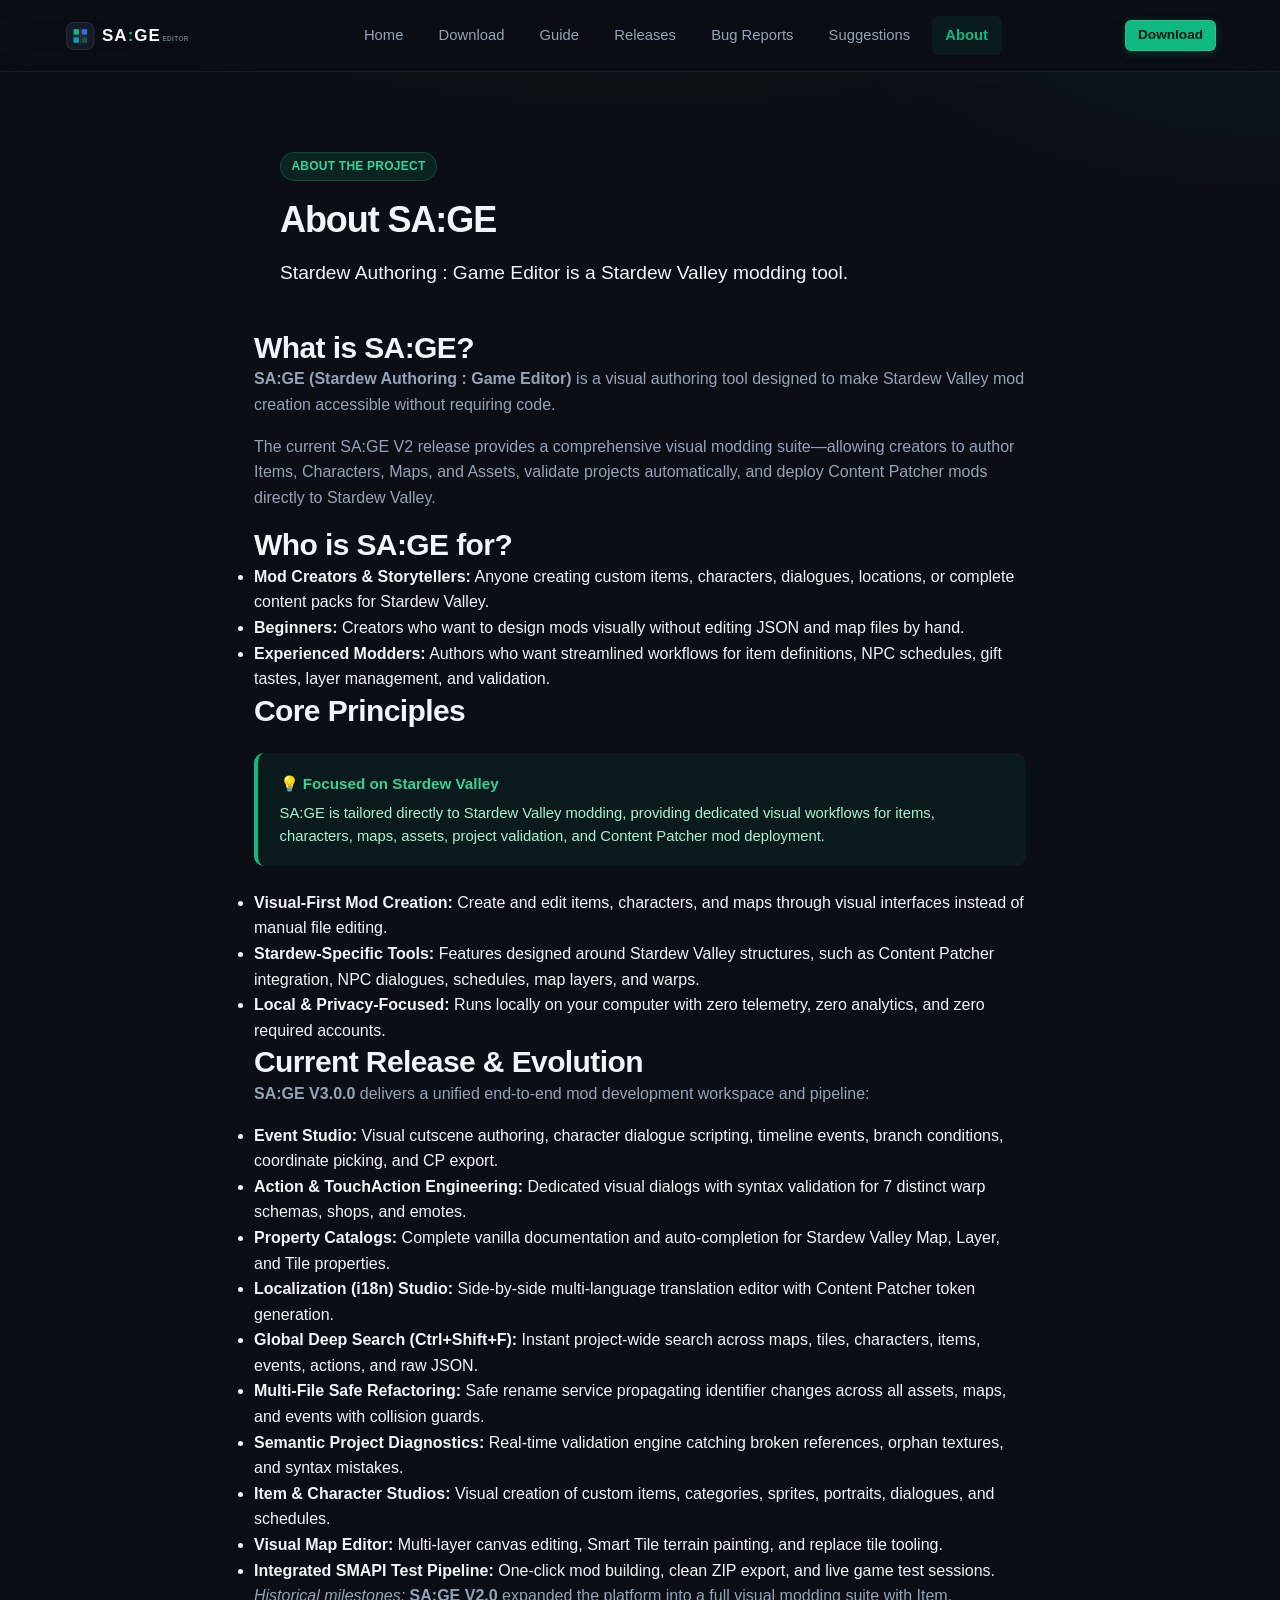
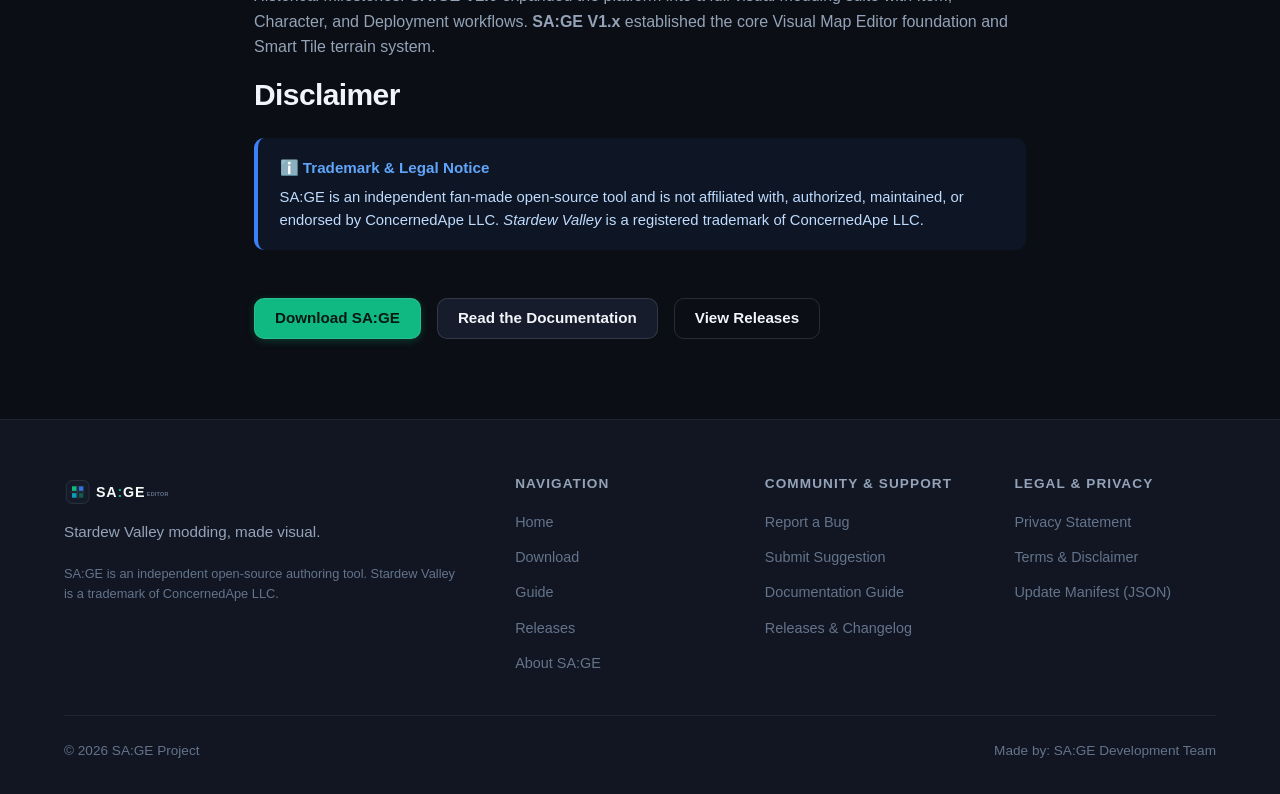
==== about.html @ 9111c543 "Update site for SA:GE V3.0.0" ====
<!DOCTYPE html>
<html lang="en">
<head>
  <meta charset="UTF-8">
  <meta name="viewport" content="width=device-width, initial-scale=1.0">
  <title>About SA:GE — Stardew Authoring : Game Editor</title>
  
  <!-- Primary SEO & Search Metadata -->
  <meta name="description" content="Learn about SA:GE (Stardew Authoring : Game Editor), its purpose, architecture, and open-source mission.">
  <link rel="canonical" href="https://sage-developmentteam.github.io/SA-GE-Website/about.html">

  <!-- Open Graph / Facebook / LinkedIn Social Preview -->
  <meta property="og:site_name" content="SA:GE — Stardew Authoring : Game Editor">
  <meta property="og:type" content="website">
  <meta property="og:url" content="https://sage-developmentteam.github.io/SA-GE-Website/about.html">
  <meta property="og:title" content="About SA:GE — Stardew Authoring : Game Editor">
  <meta property="og:description" content="The dedicated visual authoring tool built specifically for Stardew Valley modding.">
  <meta property="og:image" content="https://sage-developmentteam.github.io/SA-GE-Website/assets/images/sage-social-preview.png">
  <meta property="og:image:width" content="1200">
  <meta property="og:image:height" content="1200">

  <!-- Twitter / X Card Preview -->
  <meta name="twitter:card" content="summary_large_image">
  <meta name="twitter:title" content="About SA:GE — Stardew Authoring : Game Editor">
  <meta name="twitter:description" content="The dedicated visual authoring tool built specifically for Stardew Valley modding.">
  <meta name="twitter:image" content="https://sage-developmentteam.github.io/SA-GE-Website/assets/images/sage-social-preview.png">

  <!-- Favicon & Icons -->
  <link rel="icon" type="image/x-icon" href="assets/logo/favicon.ico">
  <link rel="icon" type="image/png" sizes="32x32" href="assets/logo/favicon-32x32.png">
  <link rel="icon" type="image/png" sizes="16x16" href="assets/logo/favicon-16x16.png">
  <link rel="icon" type="image/svg+xml" href="assets/logo/favicon.svg">
  <link rel="apple-touch-icon" sizes="180x180" href="assets/logo/apple-touch-icon.png">

  <link rel="stylesheet" href="css/main.css">
  <link rel="stylesheet" href="css/components.css">
</head>
<body>

  <!-- Site Navigation Bar -->
  <header class="site-header">
    <div class="container header-inner">
      <a href="index.html" class="brand-link" aria-label="SA:GE Home">
        <img src="assets/logo/sage-logo.svg" alt="SA:GE" class="brand-logo-img">
      </a>

      <nav class="nav-desktop" aria-label="Primary Navigation">
        <a href="index.html" class="nav-link">Home</a>
        <a href="download.html" class="nav-link">Download</a>
        <a href="guide.html" class="nav-link">Guide</a>
        <a href="releases.html" class="nav-link">Releases</a>
        <a href="bugs.html" class="nav-link">Bug Reports</a>
        <a href="suggestions.html" class="nav-link">Suggestions</a>
        <a href="about.html" class="nav-link active">About</a>
      </nav>

      <div class="header-actions">
        <a href="download.html" class="btn btn-primary btn-sm">Download</a>
        <button class="mobile-menu-btn" aria-label="Toggle Navigation Menu" aria-expanded="false">☰</button>
      </div>
    </div>

    <div class="mobile-drawer" aria-label="Mobile Navigation">
      <a href="index.html" class="nav-link">Home</a>
      <a href="download.html" class="nav-link">Download</a>
      <a href="guide.html" class="nav-link">Guide</a>
      <a href="releases.html" class="nav-link">Releases</a>
      <a href="bugs.html" class="nav-link">Bug Reports</a>
      <a href="suggestions.html" class="nav-link">Suggestions</a>
      <a href="about.html" class="nav-link active">About</a>
    </div>
  </header>

  <main>
    <section class="section">
      <div class="container" style="max-width: 820px;">
        <div class="section-header" style="text-align: left; margin-bottom: 2.5rem;">
          <span class="badge badge-emerald">About the Project</span>
          <h2>About SA:GE</h2>
          <p style="font-size: 1.2rem; color: var(--text-main);">
            Stardew Authoring : Game Editor is a Stardew Valley modding tool.
          </p>
        </div>

        <div class="article-body">
          <h2>What is SA:GE?</h2>
          <p>
            <strong>SA:GE (Stardew Authoring : Game Editor)</strong> is a visual authoring tool designed to make Stardew Valley mod creation accessible without requiring code.
          </p>
          <p>
            The current SA:GE V2 release provides a comprehensive visual modding suite—allowing creators to author Items, Characters, Maps, and Assets, validate projects automatically, and deploy Content Patcher mods directly to Stardew Valley.
          </p>

          <h2>Who is SA:GE for?</h2>
          <ul>
            <li><strong>Mod Creators &amp; Storytellers:</strong> Anyone creating custom items, characters, dialogues, locations, or complete content packs for Stardew Valley.</li>
            <li><strong>Beginners:</strong> Creators who want to design mods visually without editing JSON and map files by hand.</li>
            <li><strong>Experienced Modders:</strong> Authors who want streamlined workflows for item definitions, NPC schedules, gift tastes, layer management, and validation.</li>
          </ul>

          <h2>Core Principles</h2>
          <div class="callout callout-tip">
            <div class="callout-title">💡 Focused on Stardew Valley</div>
            <p>SA:GE is tailored directly to Stardew Valley modding, providing dedicated visual workflows for items, characters, maps, assets, project validation, and Content Patcher mod deployment.</p>
          </div>

          <ul>
            <li><strong>Visual-First Mod Creation:</strong> Create and edit items, characters, and maps through visual interfaces instead of manual file editing.</li>
            <li><strong>Stardew-Specific Tools:</strong> Features designed around Stardew Valley structures, such as Content Patcher integration, NPC dialogues, schedules, map layers, and warps.</li>
            <li><strong>Local &amp; Privacy-Focused:</strong> Runs locally on your computer with zero telemetry, zero analytics, and zero required accounts.</li>
          </ul>

          <h2>Current Release &amp; Evolution</h2>
          <p>
            <strong>SA:GE V3.0.0</strong> delivers a unified end-to-end mod development workspace and pipeline:
          </p>
          <ul>
            <li><strong>Event Studio:</strong> Visual cutscene authoring, character dialogue scripting, timeline events, branch conditions, coordinate picking, and CP export.</li>
            <li><strong>Action &amp; TouchAction Engineering:</strong> Dedicated visual dialogs with syntax validation for 7 distinct warp schemas, shops, and emotes.</li>
            <li><strong>Property Catalogs:</strong> Complete vanilla documentation and auto-completion for Stardew Valley Map, Layer, and Tile properties.</li>
            <li><strong>Localization (i18n) Studio:</strong> Side-by-side multi-language translation editor with Content Patcher token generation.</li>
            <li><strong>Global Deep Search (Ctrl+Shift+F):</strong> Instant project-wide search across maps, tiles, characters, items, events, actions, and raw JSON.</li>
            <li><strong>Multi-File Safe Refactoring:</strong> Safe rename service propagating identifier changes across all assets, maps, and events with collision guards.</li>
            <li><strong>Semantic Project Diagnostics:</strong> Real-time validation engine catching broken references, orphan textures, and syntax mistakes.</li>
            <li><strong>Item &amp; Character Studios:</strong> Visual creation of custom items, categories, sprites, portraits, dialogues, and schedules.</li>
            <li><strong>Visual Map Editor:</strong> Multi-layer canvas editing, Smart Tile terrain painting, and replace tile tooling.</li>
            <li><strong>Integrated SMAPI Test Pipeline:</strong> One-click mod building, clean ZIP export, and live game test sessions.</li>
          </ul>
          <p>
            <em>Historical milestones:</em> <strong>SA:GE V2.0</strong> expanded the platform into a full visual modding suite with Item, Character, and Deployment workflows. <strong>SA:GE V1.x</strong> established the core Visual Map Editor foundation and Smart Tile terrain system.
          </p>

          <h2>Disclaimer</h2>
          <div class="callout callout-note">
            <div class="callout-title">ℹ️ Trademark & Legal Notice</div>
            <p>
              SA:GE is an independent fan-made open-source tool and is not affiliated with, authorized, maintained, or endorsed by ConcernedApe LLC. <em>Stardew Valley</em> is a registered trademark of ConcernedApe LLC.
            </p>
          </div>

          <div style="margin-top: 3rem; display: flex; gap: 1rem; flex-wrap: wrap;">
            <a href="download.html" class="btn btn-primary">Download SA:GE</a>
            <a href="guide.html" class="btn btn-secondary">Read the Documentation</a>
            <a href="releases.html" class="btn btn-outline">View Releases</a>
          </div>
        </div>
      </div>
    </section>
  </main>

  <!-- Site Footer -->
  <footer class="site-footer">
    <div class="container">
      <div class="footer-grid">
        <div class="footer-brand">
          <img src="assets/logo/sage-logo.svg" alt="SA:GE" class="footer-logo">
          <div class="footer-tagline">Stardew Valley modding, made visual.</div>
          <p class="footer-disclaimer-short">
            SA:GE is an independent open-source authoring tool. Stardew Valley is a trademark of ConcernedApe LLC.
          </p>
        </div>

        <div class="footer-col">
          <h4>Navigation</h4>
          <ul class="footer-links">
            <li><a href="index.html">Home</a></li>
            <li><a href="download.html">Download</a></li>
            <li><a href="guide.html">Guide</a></li>
            <li><a href="releases.html">Releases</a></li>
            <li><a href="about.html">About SA:GE</a></li>
          </ul>
        </div>

        <div class="footer-col">
          <h4>Community & Support</h4>
          <ul class="footer-links">
            <li><a href="bugs.html">Report a Bug</a></li>
            <li><a href="suggestions.html">Submit Suggestion</a></li>
            <li><a href="guide.html">Documentation Guide</a></li>
            <li><a href="releases.html">Releases & Changelog</a></li>
          </ul>
        </div>

        <div class="footer-col">
          <h4>Legal & Privacy</h4>
          <ul class="footer-links">
            <li><a href="privacy.html">Privacy Statement</a></li>
            <li><a href="terms.html">Terms & Disclaimer</a></li>
            <li><a href="update/manifest.json" target="_blank">Update Manifest (JSON)</a></li>
          </ul>
        </div>
      </div>

      <div class="footer-bottom">
        <div>&copy; <span data-config-text="brand.copyrightYear">2026</span> SA:GE Project</div>
        <div>Made by: SA:GE Development Team</div>
      </div>
    </div>
  </footer>

  <script src="js/config.js"></script>
  <script src="js/main.js"></script>
</body>
</html>
---- css/main.css ----
/**
 * ============================================================================
 * SA:GE (Stardew Authoring : Game Editor) — Main Design System & Base Styles
 * ============================================================================
 * Dark-mode only, sleek, minimal, hardware-optimized CSS.
 */

:root {
  /* Color Palette - Core Surfaces */
  --bg-app: #0B0E14;
  --bg-surface: #111622;
  --bg-surface-elevated: #161C2B;
  --bg-surface-card: rgba(22, 28, 43, 0.7);
  --bg-glass: rgba(11, 14, 20, 0.85);

  /* Borders & Dividers */
  --border-subtle: rgba(255, 255, 255, 0.07);
  --border-medium: rgba(255, 255, 255, 0.12);
  --border-focus: rgba(16, 185, 129, 0.6);

  /* Primary Brand Accents (Emerald / Teal / Slate) */
  --accent-primary: #10B981;
  --accent-primary-hover: #059669;
  --accent-primary-glow: rgba(16, 185, 129, 0.15);
  --accent-secondary: #06B6D4;
  --accent-purple: #8B5CF6;
  --accent-blue: #3B82F6;
  --accent-amber: #F59E0B;
  --accent-rose: #F43F5E;

  /* Typography */
  --text-main: #F1F5F9;
  --text-muted: #94A3B8;
  --text-dim: #64748B;
  --text-inverse: #0A0E17;

  /* Fonts */
  --font-sans: -apple-system, BlinkMacSystemFont, "Segoe UI", Roboto, "Inter", "Helvetica Neue", Arial, sans-serif;
  --font-mono: ui-monospace, SFMono-Regular, Menlo, Monaco, Consolas, "Liberation Mono", "Courier New", monospace;

  /* Spacing & Sizing */
  --header-height: 72px;
  --max-width-content: 1200px;
  --max-width-wide: 1400px;
  --radius-sm: 6px;
  --radius-md: 10px;
  --radius-lg: 16px;
  --radius-pill: 9999px;

  /* Shadows */
  --shadow-sm: 0 1px 2px rgba(0, 0, 0, 0.3);
  --shadow-md: 0 4px 12px rgba(0, 0, 0, 0.4);
  --shadow-lg: 0 12px 32px rgba(0, 0, 0, 0.5);
  --shadow-card: 0 8px 24px -4px rgba(0, 0, 0, 0.35);

  /* Transitions */
  --transition-fast: 150ms cubic-bezier(0.4, 0, 0.2, 1);
  --transition-base: 220ms cubic-bezier(0.4, 0, 0.2, 1);
}

/* Base Reset & Box Sizing */
*, *::before, *::after {
  box-sizing: border-box;
  margin: 0;
  padding: 0;
}

html {
  font-family: var(--font-sans);
  font-size: 16px;
  line-height: 1.6;
  background-color: var(--bg-app);
  color: var(--text-main);
  scroll-behavior: smooth;
  -webkit-font-smoothing: antialiased;
  -moz-osx-font-smoothing: grayscale;
}

body {
  min-height: 100vh;
  display: flex;
  flex-direction: column;
  background-color: var(--bg-app);
  background-image: 
    radial-gradient(ellipse 80% 50% at 50% -20%, rgba(16, 185, 129, 0.08), transparent 70%),
    radial-gradient(ellipse 60% 40% at 100% 0%, rgba(6, 182, 212, 0.05), transparent 60%);
  background-attachment: fixed;
  background-repeat: no-repeat;
  overflow-x: hidden;
}

/* Accessibility: Reduced Motion */
@media (prefers-reduced-motion: reduce) {
  *, *::before, *::after {
    animation-duration: 0.01ms !important;
    animation-iteration-count: 1 !important;
    transition-duration: 0.01ms !important;
    scroll-behavior: auto !important;
  }
}

/* Typography Defaults */
h1, h2, h3, h4, h5, h6 {
  color: var(--text-main);
  font-weight: 700;
  line-height: 1.25;
  letter-spacing: -0.02em;
}

h1 { font-size: 2.5rem; }
h2 { font-size: 1.875rem; }
h3 { font-size: 1.35rem; }
h4 { font-size: 1.1rem; }

p {
  color: var(--text-muted);
  margin-bottom: 1rem;
}

p:last-child {
  margin-bottom: 0;
}

a {
  color: var(--accent-primary);
  text-decoration: none;
  transition: color var(--transition-fast);
}

a:hover {
  color: #34D399;
}

a:focus-visible, button:focus-visible, input:focus-visible, select:focus-visible {
  outline: 2px solid var(--border-focus);
  outline-offset: 3px;
}

/* Layout Containers */
.container {
  width: 100%;
  max-width: var(--max-width-content);
  margin: 0 auto;
  padding: 0 1.5rem;
}

.container-wide {
  width: 100%;
  max-width: var(--max-width-wide);
  margin: 0 auto;
  padding: 0 1.5rem;
}

main {
  flex: 1;
  padding-top: var(--header-height);
}

/* --------------------------------------------------------------------------
 * Navigation Bar (Header)
 * -------------------------------------------------------------------------- */
.site-header {
  position: fixed;
  top: 0;
  left: 0;
  right: 0;
  height: var(--header-height);
  background: var(--bg-glass);
  backdrop-filter: blur(14px);
  -webkit-backdrop-filter: blur(14px);
  border-bottom: 1px solid var(--border-subtle);
  z-index: 100;
  transition: border-color var(--transition-fast);
}

.header-inner {
  display: flex;
  align-items: center;
  justify-content: space-between;
  height: 100%;
}

.brand-link {
  display: flex;
  align-items: center;
  gap: 0.75rem;
  text-decoration: none;
}

.brand-logo-img {
  height: 38px;
  width: auto;
  display: block;
}

.nav-desktop {
  display: flex;
  align-items: center;
  gap: 0.5rem;
}

.nav-link {
  display: inline-flex;
  align-items: center;
  padding: 0.5rem 0.85rem;
  font-size: 0.925rem;
  font-weight: 500;
  color: var(--text-muted);
  border-radius: var(--radius-sm);
  transition: all var(--transition-fast);
}

.nav-link:hover {
  color: var(--text-main);
  background: rgba(255, 255, 255, 0.04);
}

.nav-link.active {
  color: var(--accent-primary);
  background: rgba(16, 185, 129, 0.08);
  font-weight: 600;
}

.header-actions {
  display: flex;
  align-items: center;
  gap: 0.75rem;
}

/* Mobile Menu Toggle Button */
.mobile-menu-btn {
  display: none;
  background: transparent;
  border: 1px solid var(--border-medium);
  color: var(--text-main);
  padding: 0.5rem 0.65rem;
  border-radius: var(--radius-sm);
  cursor: pointer;
  font-size: 1.2rem;
  line-height: 1;
}

/* Mobile Nav Drawer */
.mobile-drawer {
  display: none;
  position: fixed;
  top: var(--header-height);
  left: 0;
  right: 0;
  bottom: 0;
  background: var(--bg-app);
  border-top: 1px solid var(--border-subtle);
  padding: 1.5rem;
  flex-direction: column;
  gap: 0.75rem;
  z-index: 99;
  overflow-y: auto;
}

.mobile-drawer.open {
  display: flex;
}

.mobile-drawer .nav-link {
  font-size: 1.1rem;
  padding: 0.85rem 1rem;
  border-radius: var(--radius-md);
  border: 1px solid var(--border-subtle);
}

@media (max-width: 900px) {
  .nav-desktop {
    display: none;
  }
  .mobile-menu-btn {
    display: inline-flex;
    align-items: center;
    justify-content: center;
  }
}

/* --------------------------------------------------------------------------
 * Site Footer
 * -------------------------------------------------------------------------- */
.site-footer {
  margin-top: auto;
  border-top: 1px solid var(--border-subtle);
  background: var(--bg-surface);
  padding: 3.5rem 0 2rem;
}

.footer-grid {
  display: grid;
  grid-template-columns: 2fr 1fr 1fr 1fr;
  gap: 3rem;
  margin-bottom: 2.5rem;
}

.footer-brand {
  display: flex;
  flex-direction: column;
  gap: 0.75rem;
}

.footer-logo {
  height: 32px;
  width: auto;
  align-self: flex-start;
}

.footer-tagline {
  font-size: 0.95rem;
  color: var(--text-muted);
  max-width: 320px;
}

.footer-disclaimer-short {
  font-size: 0.8rem;
  color: var(--text-dim);
  line-height: 1.5;
  margin-top: 0.5rem;
}

.footer-col h4 {
  font-size: 0.85rem;
  text-transform: uppercase;
  letter-spacing: 0.08em;
  color: var(--text-muted);
  margin-bottom: 1rem;
}

.footer-links {
  list-style: none;
  display: flex;
  flex-direction: column;
  gap: 0.6rem;
}

.footer-links a {
  color: var(--text-dim);
  font-size: 0.9rem;
  transition: color var(--transition-fast);
}

.footer-links a:hover {
  color: var(--text-main);
}

.footer-bottom {
  padding-top: 1.5rem;
  border-top: 1px solid var(--border-subtle);
  display: flex;
  align-items: center;
  justify-content: space-between;
  flex-wrap: wrap;
  gap: 1rem;
  font-size: 0.85rem;
  color: var(--text-dim);
}

@media (max-width: 768px) {
  .footer-grid {
    grid-template-columns: 1fr 1fr;
    gap: 2rem;
  }
  .footer-brand {
    grid-column: span 2;
  }
}

@media (max-width: 480px) {
  .footer-grid {
    grid-template-columns: 1fr;
  }
  .footer-brand {
    grid-column: span 1;
  }
}
---- css/components.css ----
/**
 * ============================================================================
 * SA:GE (Stardew Authoring : Game Editor) — Components & UI Modules
 * ============================================================================
 */

/* --------------------------------------------------------------------------
 * Buttons
 * -------------------------------------------------------------------------- */
.btn {
  display: inline-flex;
  align-items: center;
  justify-content: center;
  gap: 0.5rem;
  padding: 0.65rem 1.25rem;
  font-size: 0.95rem;
  font-weight: 600;
  border-radius: var(--radius-md);
  border: 1px solid transparent;
  cursor: pointer;
  text-decoration: none;
  transition: all var(--transition-fast);
  white-space: nowrap;
  line-height: 1.2;
}

.btn-primary {
  background: var(--accent-primary);
  color: #061811;
  border-color: rgba(255, 255, 255, 0.1);
  box-shadow: 0 2px 8px rgba(16, 185, 129, 0.25);
}

.btn-primary:hover {
  background: #34D399;
  color: #03100B;
  box-shadow: 0 4px 16px rgba(16, 185, 129, 0.35);
  transform: translateY(-1px);
}

.btn-secondary {
  background: var(--bg-surface-elevated);
  color: var(--text-main);
  border-color: var(--border-medium);
}

.btn-secondary:hover {
  background: #20273B;
  color: #FFFFFF;
  border-color: rgba(255, 255, 255, 0.2);
  transform: translateY(-1px);
}

.btn-outline {
  background: transparent;
  color: var(--text-main);
  border-color: var(--border-medium);
}

.btn-outline:hover {
  background: rgba(255, 255, 255, 0.05);
  border-color: rgba(255, 255, 255, 0.25);
}

.btn-lg {
  padding: 0.85rem 1.75rem;
  font-size: 1.05rem;
  border-radius: var(--radius-lg);
}

.btn-sm {
  padding: 0.4rem 0.75rem;
  font-size: 0.85rem;
  border-radius: var(--radius-sm);
}

.btn-github {
  background: #181E29;
  color: #F8FAFC;
  border: 1px solid var(--border-medium);
}

.btn-github:hover {
  background: #222B3A;
  border-color: rgba(255, 255, 255, 0.3);
}

/* --------------------------------------------------------------------------
 * Badges & Pills
 * -------------------------------------------------------------------------- */
.badge {
  display: inline-flex;
  align-items: center;
  gap: 0.35rem;
  padding: 0.25rem 0.65rem;
  font-size: 0.75rem;
  font-weight: 600;
  border-radius: var(--radius-pill);
  letter-spacing: 0.02em;
  text-transform: uppercase;
}

.badge-emerald {
  background: rgba(16, 185, 129, 0.12);
  color: #34D399;
  border: 1px solid rgba(16, 185, 129, 0.25);
}

.badge-blue {
  background: rgba(59, 130, 246, 0.12);
  color: #60A5FA;
  border: 1px solid rgba(59, 130, 246, 0.25);
}

.badge-purple {
  background: rgba(139, 92, 246, 0.12);
  color: #A78BFA;
  border: 1px solid rgba(139, 92, 246, 0.25);
}

.badge-amber {
  background: rgba(245, 158, 11, 0.12);
  color: #FBBF24;
  border: 1px solid rgba(245, 158, 11, 0.25);
}

.badge-slate {
  background: rgba(148, 163, 184, 0.1);
  color: var(--text-muted);
  border: 1px solid var(--border-subtle);
}

/* --------------------------------------------------------------------------
 * Section Headers
 * -------------------------------------------------------------------------- */
.section {
  padding: 5rem 0;
  position: relative;
}

.section-alt {
  background: var(--bg-surface);
  border-top: 1px solid var(--border-subtle);
  border-bottom: 1px solid var(--border-subtle);
}

.section-header {
  text-align: center;
  max-width: 720px;
  margin: 0 auto 3.5rem;
}

.section-header .badge {
  margin-bottom: 1rem;
}

.section-header h2 {
  font-size: 2.25rem;
  margin-bottom: 1rem;
  letter-spacing: -0.03em;
}

.section-header p {
  font-size: 1.1rem;
  color: var(--text-muted);
}

/* --------------------------------------------------------------------------
 * Hero Section (Homepage)
 * -------------------------------------------------------------------------- */
.hero {
  padding: 5rem 0 3.5rem;
  text-align: center;
  position: relative;
}

.hero-badge-container {
  display: flex;
  justify-content: center;
  margin-bottom: 1.5rem;
}

.hero-title-group {
  max-width: 900px;
  margin: 0 auto 1.5rem;
}

.hero-main-title {
  font-size: 4rem;
  font-weight: 800;
  letter-spacing: -0.04em;
  margin-bottom: 0.5rem;
  line-height: 1.05;
  background: linear-gradient(180deg, #FFFFFF 30%, #CBD5E1 100%);
  -webkit-background-clip: text;
  -webkit-text-fill-color: transparent;
}

.hero-main-title .brand-colon {
  color: var(--accent-primary);
  -webkit-text-fill-color: var(--accent-primary);
}

.hero-full-name {
  font-size: 1.4rem;
  font-weight: 600;
  color: var(--text-muted);
  letter-spacing: -0.01em;
  margin-bottom: 0.75rem;
}

.hero-slogan {
  font-size: 1.75rem;
  font-weight: 700;
  color: #38BDF8;
  letter-spacing: -0.02em;
  background: linear-gradient(90deg, #10B981, #06B6D4, #3B82F6);
  -webkit-background-clip: text;
  -webkit-text-fill-color: transparent;
  margin-bottom: 2rem;
}

.hero-ctas {
  display: flex;
  align-items: center;
  justify-content: center;
  gap: 1rem;
  flex-wrap: wrap;
  margin-bottom: 3.5rem;
}

.hero-preview-container {
  max-width: 1060px;
  margin: 0 auto;
  position: relative;
}

.hero-preview-img {
  width: 100%;
  max-width: 100%;
  height: auto;
  object-fit: contain;
  border-radius: var(--radius-lg);
  box-shadow: var(--shadow-lg);
  border: 1px solid var(--border-medium);
  background: var(--bg-surface-elevated);
  display: block;
}

@media (max-width: 768px) {
  .hero-main-title { font-size: 2.75rem; }
  .hero-full-name { font-size: 1.1rem; }
  .hero-slogan { font-size: 1.25rem; }
  .hero { padding: 3rem 0 2rem; }
}

/* --------------------------------------------------------------------------
 * Statistics Bar
 * -------------------------------------------------------------------------- */
.stats-bar {
  display: grid;
  grid-template-columns: repeat(3, 1fr);
  gap: 1.5rem;
  background: var(--bg-surface-elevated);
  border: 1px solid var(--border-subtle);
  border-radius: var(--radius-lg);
  padding: 1.75rem 2rem;
  margin: 2.5rem auto 0;
  max-width: 900px;
  box-shadow: var(--shadow-card);
}

.stat-item {
  text-align: center;
  position: relative;
}

.stat-item:not(:last-child)::after {
  content: "";
  position: absolute;
  top: 15%;
  right: -0.75rem;
  height: 70%;
  width: 1px;
  background: var(--border-subtle);
}

.stat-value {
  font-size: 2.25rem;
  font-weight: 800;
  color: var(--text-main);
  letter-spacing: -0.03em;
  line-height: 1.1;
  margin-bottom: 0.35rem;
  font-variant-numeric: tabular-nums;
}

.stat-label {
  font-size: 0.875rem;
  font-weight: 500;
  color: var(--text-muted);
  text-transform: uppercase;
  letter-spacing: 0.05em;
}

@media (max-width: 600px) {
  .stats-bar {
    grid-template-columns: 1fr;
    gap: 1.25rem;
    padding: 1.25rem;
  }
  .stat-item:not(:last-child)::after {
    display: none;
  }
  .stat-value { font-size: 1.75rem; }
}

/* --------------------------------------------------------------------------
 * Feature Cards Grid
 * -------------------------------------------------------------------------- */
.features-grid {
  display: grid;
  grid-template-columns: repeat(auto-fill, minmax(320px, 1fr));
  gap: 1.5rem;
}

.feature-card {
  background: var(--bg-surface-card);
  border: 1px solid var(--border-subtle);
  border-radius: var(--radius-lg);
  padding: 1.75rem;
  transition: all var(--transition-base);
  display: flex;
  flex-direction: column;
}

.feature-card:hover {
  background: var(--bg-surface-elevated);
  border-color: var(--border-medium);
  transform: translateY(-2px);
  box-shadow: var(--shadow-md);
}

.feature-icon-box {
  width: 44px;
  height: 44px;
  border-radius: var(--radius-md);
  background: rgba(16, 185, 129, 0.1);
  border: 1px solid rgba(16, 185, 129, 0.2);
  display: flex;
  align-items: center;
  justify-content: center;
  font-size: 1.35rem;
  margin-bottom: 1.25rem;
}

.feature-card h3 {
  font-size: 1.2rem;
  margin-bottom: 0.5rem;
}

.feature-card p {
  font-size: 0.925rem;
  color: var(--text-muted);
  line-height: 1.55;
  flex: 1;
}

/* Roadmap Notice Card */
.roadmap-notice-card {
  margin-top: 2rem;
  background: rgba(139, 92, 246, 0.06);
  border: 1px dashed rgba(139, 92, 246, 0.3);
  border-radius: var(--radius-lg);
  padding: 1.5rem 2rem;
  display: flex;
  align-items: center;
  gap: 1.5rem;
}

.roadmap-notice-card h4 {
  color: #C4B5FD;
  margin-bottom: 0.25rem;
}

.roadmap-notice-card p {
  font-size: 0.9rem;
  color: #A78BFA;
  margin: 0;
}

@media (max-width: 600px) {
  .roadmap-notice-card {
    flex-direction: column;
    text-align: center;
  }
}

/* --------------------------------------------------------------------------
 * Guide Promotion Spotlight Card
 * -------------------------------------------------------------------------- */
.guide-promo-card {
  background: linear-gradient(135deg, rgba(22, 28, 43, 0.9), rgba(16, 24, 38, 0.9));
  border: 1px solid var(--border-medium);
  border-radius: var(--radius-lg);
  padding: 3rem;
  display: grid;
  grid-template-columns: 1.2fr 0.8fr;
  gap: 2.5rem;
  align-items: center;
}

.guide-promo-content h2 {
  font-size: 2rem;
  margin-bottom: 1rem;
}

.guide-promo-content p {
  font-size: 1.05rem;
  margin-bottom: 1.5rem;
  color: var(--text-muted);
}

.guide-promo-list {
  list-style: none;
  display: flex;
  flex-direction: column;
  gap: 0.6rem;
  margin-bottom: 2rem;
}

.guide-promo-list li {
  display: flex;
  align-items: center;
  gap: 0.6rem;
  font-size: 0.95rem;
  color: var(--text-main);
}

.guide-promo-list li::before {
  content: "✓";
  color: var(--accent-primary);
  font-weight: bold;
}

.guide-promo-visual {
  background: var(--bg-surface-elevated);
  border: 1px solid var(--border-subtle);
  border-radius: var(--radius-md);
  padding: 1.5rem;
}

.guide-mock-search {
  display: flex;
  align-items: center;
  gap: 0.75rem;
  background: var(--bg-app);
  border: 1px solid var(--border-medium);
  border-radius: var(--radius-sm);
  padding: 0.6rem 0.85rem;
  color: var(--text-muted);
  font-size: 0.875rem;
  margin-bottom: 1rem;
}

.guide-mock-result {
  background: rgba(255, 255, 255, 0.03);
  border: 1px solid var(--border-subtle);
  border-radius: var(--radius-sm);
  padding: 0.75rem;
  margin-bottom: 0.5rem;
}

.guide-mock-result strong {
  display: block;
  font-size: 0.875rem;
  color: var(--text-main);
  margin-bottom: 0.2rem;
}

.guide-mock-result span {
  font-size: 0.775rem;
  color: var(--text-dim);
}

@media (max-width: 850px) {
  .guide-promo-card {
    grid-template-columns: 1fr;
    padding: 2rem;
  }
}

/* --------------------------------------------------------------------------
 * Release Spotlight & Cards
 * -------------------------------------------------------------------------- */
.release-card {
  background: var(--bg-surface-card);
  border: 1px solid var(--border-subtle);
  border-radius: var(--radius-lg);
  padding: 2.25rem;
  margin-bottom: 2rem;
}

.release-card.latest-release {
  border-color: rgba(16, 185, 129, 0.3);
  background: linear-gradient(180deg, rgba(16, 185, 129, 0.04) 0%, rgba(22, 28, 43, 0.8) 100%);
}

.release-header {
  display: flex;
  align-items: flex-start;
  justify-content: space-between;
  gap: 1.5rem;
  margin-bottom: 1.25rem;
  flex-wrap: wrap;
}

.release-title-area h3 {
  font-size: 1.5rem;
  margin-bottom: 0.35rem;
}

.release-date {
  font-size: 0.85rem;
  color: var(--text-dim);
}

.release-summary {
  font-size: 1rem;
  color: var(--text-muted);
  margin-bottom: 1.5rem;
}

.release-highlights {
  list-style: none;
  display: flex;
  flex-direction: column;
  gap: 0.5rem;
  margin-bottom: 2rem;
}

.release-highlights li {
  position: relative;
  padding-left: 1.5rem;
  font-size: 0.95rem;
  color: var(--text-main);
}

.release-highlights li::before {
  content: "•";
  color: var(--accent-primary);
  font-size: 1.25rem;
  position: absolute;
  left: 0.25rem;
  top: -0.15rem;
}

.release-actions {
  display: flex;
  align-items: center;
  gap: 1rem;
  flex-wrap: wrap;
  padding-top: 1.25rem;
  border-top: 1px solid var(--border-subtle);
}

/* --------------------------------------------------------------------------
 * Callout Boxes (Notes, Tips, Warnings)
 * -------------------------------------------------------------------------- */
.callout {
  padding: 1.15rem 1.35rem;
  border-radius: var(--radius-md);
  margin: 1.5rem 0;
  border-left: 4px solid transparent;
  background: var(--bg-surface-elevated);
}

.callout-title {
  font-size: 0.95rem;
  font-weight: 700;
  margin-bottom: 0.35rem;
  display: flex;
  align-items: center;
  gap: 0.5rem;
}

.callout p {
  font-size: 0.925rem;
  line-height: 1.55;
  margin: 0;
}

.callout-tip {
  border-left-color: var(--accent-primary);
  background: rgba(16, 185, 129, 0.07);
  color: #D1FAE5;
}
.callout-tip .callout-title { color: #34D399; }
.callout-tip p { color: #A7F3D0; }

.callout-note {
  border-left-color: var(--accent-blue);
  background: rgba(59, 130, 246, 0.07);
  color: #DBEAFE;
}
.callout-note .callout-title { color: #60A5FA; }
.callout-note p { color: #BFDBFE; }

.callout-warning {
  border-left-color: var(--accent-amber);
  background: rgba(245, 158, 11, 0.07);
  color: #FEF3C7;
}
.callout-warning .callout-title { color: #FBBF24; }
.callout-warning p { color: #FDE68A; }

.callout-important {
  border-left-color: var(--accent-rose);
  background: rgba(244, 63, 94, 0.07);
  color: #FFE4E6;
}
.callout-important .callout-title { color: #FB7185; }
.callout-important p { color: #FECDD3; }

/* --------------------------------------------------------------------------
 * Code Blocks & Inline Badges
 * -------------------------------------------------------------------------- */
code {
  font-family: var(--font-mono);
  font-size: 0.875em;
  background: rgba(255, 255, 255, 0.08);
  padding: 0.15rem 0.4rem;
  border-radius: 4px;
  color: #E2E8F0;
}

pre {
  background: #0A0E17;
  border: 1px solid var(--border-subtle);
  border-radius: var(--radius-md);
  padding: 1.25rem;
  overflow-x: auto;
  margin: 1.25rem 0;
}

pre code {
  background: transparent;
  padding: 0;
  font-size: 0.9rem;
  line-height: 1.6;
  color: #CBD5E1;
}

kbd {
  font-family: var(--font-mono);
  font-size: 0.775rem;
  font-weight: 600;
  background: var(--bg-surface-elevated);
  border: 1px solid var(--border-medium);
  box-shadow: 0 1px 0 var(--border-medium);
  border-radius: 4px;
  padding: 0.15rem 0.45rem;
  color: var(--text-main);
}

/* --------------------------------------------------------------------------
 * Tables
 * -------------------------------------------------------------------------- */
.data-table-container {
  width: 100%;
  overflow-x: auto;
  margin: 1.5rem 0;
  border-radius: var(--radius-md);
  border: 1px solid var(--border-subtle);
}

.data-table {
  width: 100%;
  border-collapse: collapse;
  text-align: left;
  font-size: 0.925rem;
}

.data-table th {
  background: var(--bg-surface-elevated);
  color: var(--text-main);
  font-weight: 600;
  padding: 0.75rem 1rem;
  border-bottom: 1px solid var(--border-subtle);
}

.data-table td {
  padding: 0.75rem 1rem;
  border-bottom: 1px solid var(--border-subtle);
  color: var(--text-muted);
}

.data-table tr:last-child td {
  border-bottom: none;
}

.data-table tr:hover td {
  background: rgba(255, 255, 255, 0.02);
}

/* --------------------------------------------------------------------------
 * Copy Button Container
 * -------------------------------------------------------------------------- */
.copy-box {
  display: flex;
  align-items: center;
  justify-content: space-between;
  gap: 0.75rem;
  background: #0A0E17;
  border: 1px solid var(--border-subtle);
  border-radius: var(--radius-md);
  padding: 0.65rem 1rem;
  font-family: var(--font-mono);
  font-size: 0.85rem;
  color: var(--text-muted);
  word-break: break-all;
}

.btn-copy {
  background: var(--bg-surface-elevated);
  border: 1px solid var(--border-medium);
  color: var(--text-main);
  padding: 0.35rem 0.65rem;
  font-size: 0.775rem;
  font-weight: 600;
  border-radius: var(--radius-sm);
  cursor: pointer;
  white-space: nowrap;
  transition: all var(--transition-fast);
}

.btn-copy:hover {
  background: rgba(255, 255, 255, 0.15);
  color: #FFFFFF;
}

/* --------------------------------------------------------------------------
 * GitHub Issue Preview Cards (Bugs & Suggestions)
 * -------------------------------------------------------------------------- */
.issues-list {
  display: flex;
  flex-direction: column;
  gap: 1rem;
}

.issue-card {
  background: var(--bg-surface-card);
  border: 1px solid var(--border-subtle);
  border-radius: var(--radius-md);
  padding: 1.25rem 1.5rem;
  display: flex;
  align-items: center;
  justify-content: space-between;
  gap: 1.5rem;
  transition: all var(--transition-fast);
}

.issue-card:hover {
  background: var(--bg-surface-elevated);
  border-color: var(--border-medium);
}

.issue-info {
  display: flex;
  align-items: center;
  gap: 1rem;
  flex-wrap: wrap;
}

.issue-title {
  font-size: 1rem;
  font-weight: 600;
  color: var(--text-main);
}

.issue-number {
  color: var(--text-dim);
  font-family: var(--font-mono);
  font-size: 0.85rem;
}

.issues-empty-state {
  background: var(--bg-surface-card);
  border: 1px dashed var(--border-medium);
  border-radius: var(--radius-lg);
  padding: 3rem 2rem;
  text-align: center;
  display: flex;
  flex-direction: column;
  align-items: center;
  justify-content: center;
}

.empty-state-icon {
  font-size: 2.5rem;
  margin-bottom: 1rem;
  opacity: 0.85;
}

.issues-empty-state h4 {
  font-size: 1.25rem;
  margin-bottom: 0.5rem;
  color: var(--text-main);
}

.issues-empty-state p {
  color: var(--text-muted);
  max-width: 480px;
  margin: 0 auto 1.5rem;
  font-size: 0.95rem;
  line-height: 1.5;
}
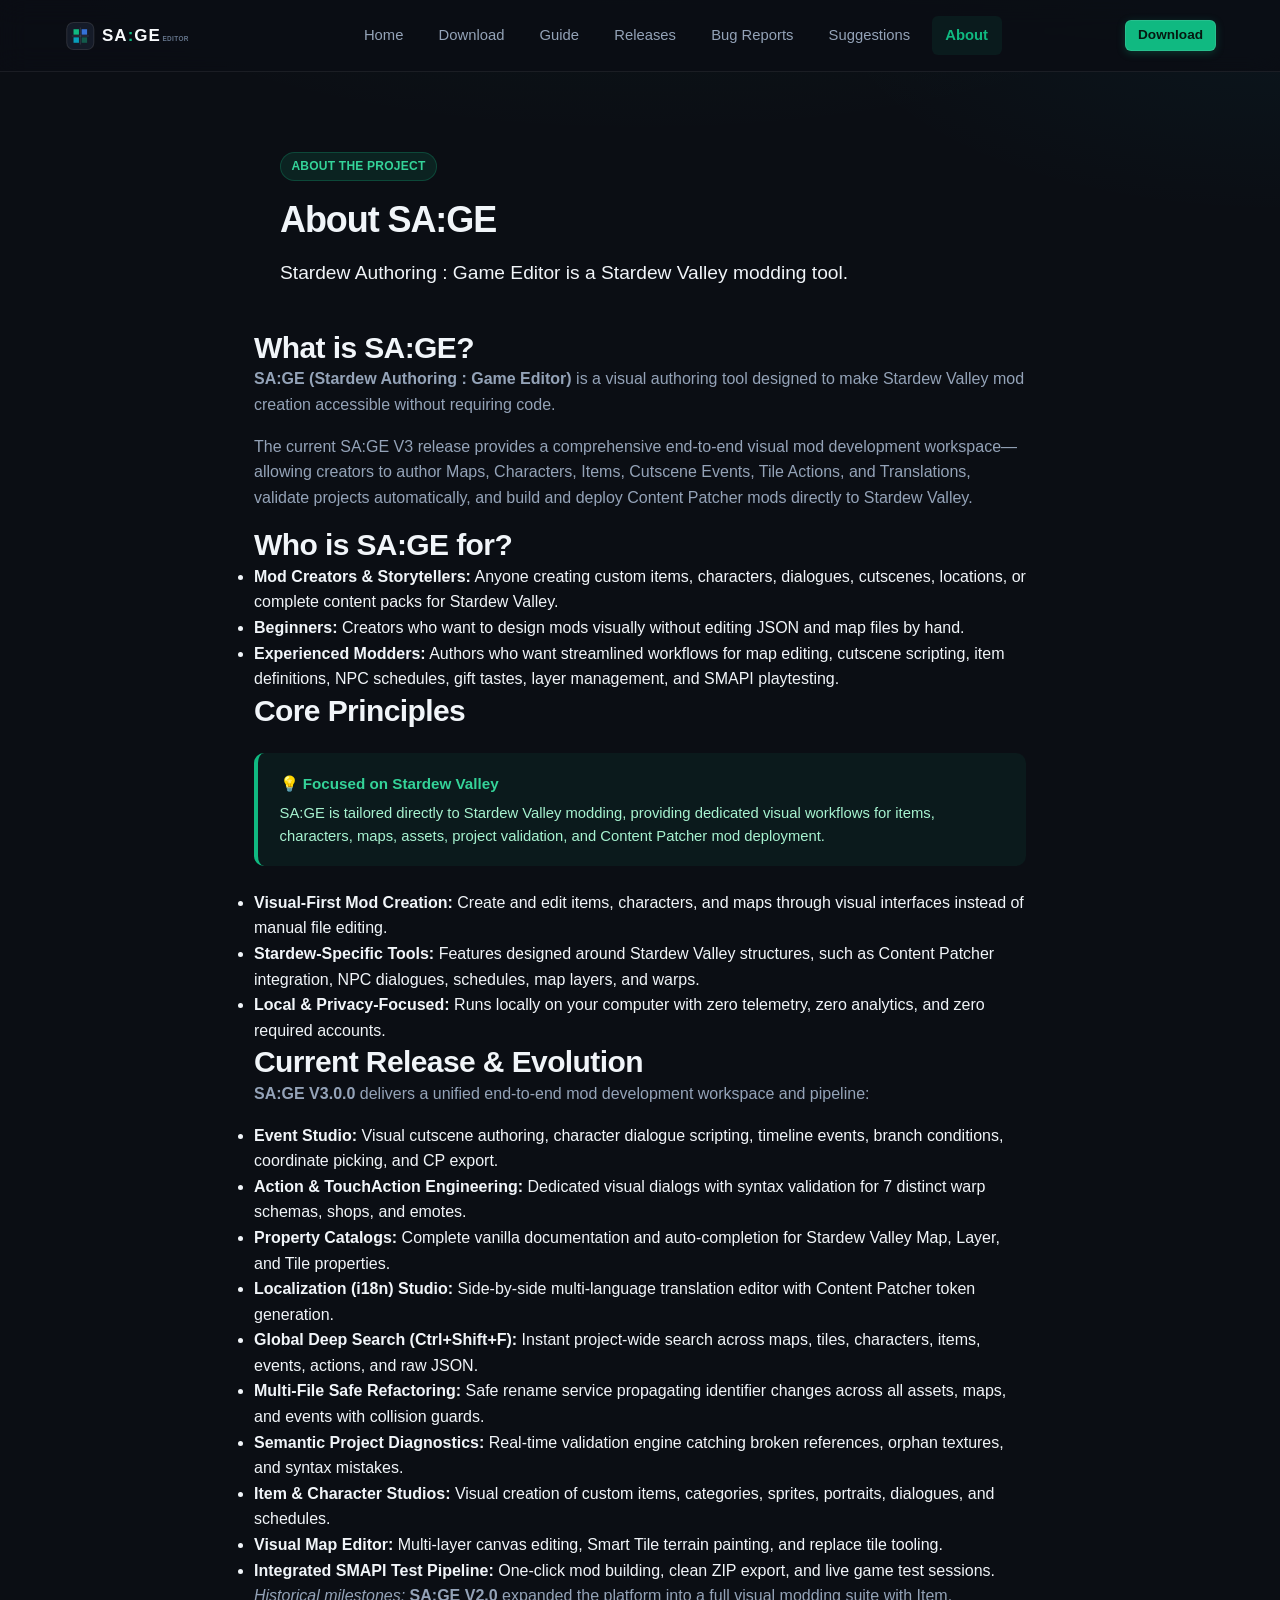
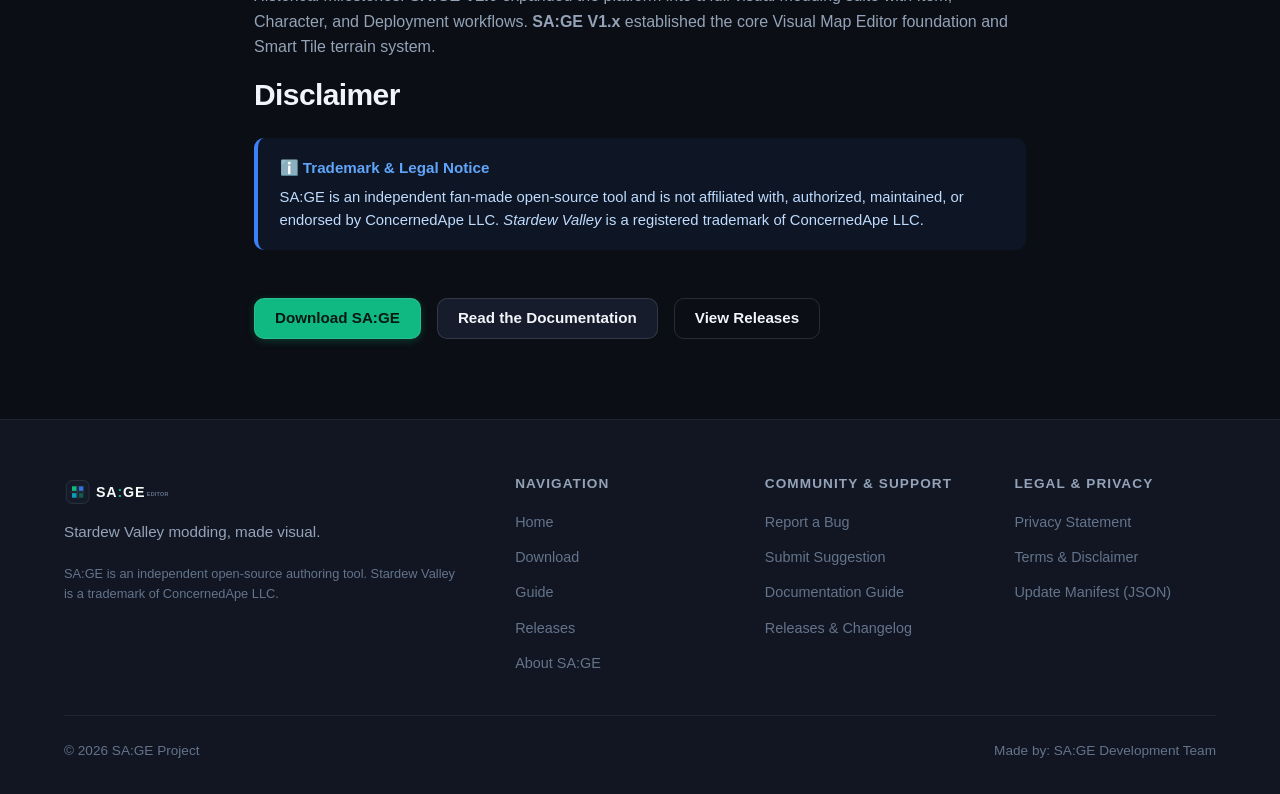
==== commit 8e0cb4ef: "Complete website content and UX update for SA:GE V3.0.0 release" ====
--- a/about.html
+++ b/about.html
@@ -88,14 +88,14 @@
             <strong>SA:GE (Stardew Authoring : Game Editor)</strong> is a visual authoring tool designed to make Stardew Valley mod creation accessible without requiring code.
           </p>
           <p>
-            The current SA:GE V2 release provides a comprehensive visual modding suite—allowing creators to author Items, Characters, Maps, and Assets, validate projects automatically, and deploy Content Patcher mods directly to Stardew Valley.
+            The current SA:GE V3 release provides a comprehensive end-to-end visual mod development workspace—allowing creators to author Maps, Characters, Items, Cutscene Events, Tile Actions, and Translations, validate projects automatically, and build and deploy Content Patcher mods directly to Stardew Valley.
           </p>
 
           <h2>Who is SA:GE for?</h2>
           <ul>
-            <li><strong>Mod Creators &amp; Storytellers:</strong> Anyone creating custom items, characters, dialogues, locations, or complete content packs for Stardew Valley.</li>
+            <li><strong>Mod Creators &amp; Storytellers:</strong> Anyone creating custom items, characters, dialogues, cutscenes, locations, or complete content packs for Stardew Valley.</li>
             <li><strong>Beginners:</strong> Creators who want to design mods visually without editing JSON and map files by hand.</li>
-            <li><strong>Experienced Modders:</strong> Authors who want streamlined workflows for item definitions, NPC schedules, gift tastes, layer management, and validation.</li>
+            <li><strong>Experienced Modders:</strong> Authors who want streamlined workflows for map editing, cutscene scripting, item definitions, NPC schedules, gift tastes, layer management, and SMAPI playtesting.</li>
           </ul>
 
           <h2>Core Principles</h2>
--- a/css/components.css
+++ b/css/components.css
@@ -816,3 +816,115 @@
   line-height: 1.5;
 }
 
+/* --------------------------------------------------------------------------
+ * Workflow Pipeline (Homepage)
+ * -------------------------------------------------------------------------- */
+.workflow-pipeline {
+  display: grid;
+  grid-template-columns: repeat(4, 1fr);
+  gap: 1.25rem;
+  margin-top: 2.5rem;
+}
+
+@media (max-width: 992px) {
+  .workflow-pipeline {
+    grid-template-columns: repeat(2, 1fr);
+  }
+}
+
+@media (max-width: 540px) {
+  .workflow-pipeline {
+    grid-template-columns: 1fr;
+  }
+}
+
+.workflow-step-card {
+  background: var(--bg-surface-card);
+  border: 1px solid var(--border-subtle);
+  border-radius: var(--radius-lg);
+  padding: 1.5rem;
+  position: relative;
+  transition: all var(--transition-fast);
+}
+
+.workflow-step-card:hover {
+  background: var(--bg-surface-elevated);
+  border-color: var(--border-medium);
+  transform: translateY(-2px);
+}
+
+.workflow-step-num {
+  display: inline-flex;
+  align-items: center;
+  justify-content: center;
+  width: 28px;
+  height: 28px;
+  border-radius: 50%;
+  background: rgba(16, 185, 129, 0.15);
+  color: var(--accent-primary);
+  font-weight: 700;
+  font-size: 0.85rem;
+  margin-bottom: 0.75rem;
+}
+
+.workflow-step-title {
+  font-size: 1.1rem;
+  font-weight: 700;
+  color: var(--text-main);
+  margin-bottom: 0.35rem;
+  letter-spacing: -0.01em;
+}
+
+.workflow-step-desc {
+  font-size: 0.875rem;
+  color: var(--text-muted);
+  line-height: 1.5;
+  margin: 0;
+}
+
+/* --------------------------------------------------------------------------
+ * FAQ Grid (Homepage)
+ * -------------------------------------------------------------------------- */
+.faq-grid {
+  display: grid;
+  grid-template-columns: repeat(auto-fit, minmax(340px, 1fr));
+  gap: 1.5rem;
+  margin-top: 2rem;
+}
+
+.faq-card {
+  background: var(--bg-surface-card);
+  border: 1px solid var(--border-subtle);
+  border-radius: var(--radius-lg);
+  padding: 1.75rem;
+  transition: all var(--transition-fast);
+}
+
+.faq-card:hover {
+  background: var(--bg-surface-elevated);
+  border-color: var(--border-medium);
+}
+
+.faq-card h3 {
+  font-size: 1.15rem;
+  margin-bottom: 0.65rem;
+  color: var(--text-main);
+  display: flex;
+  align-items: flex-start;
+  gap: 0.5rem;
+}
+
+.faq-card h3::before {
+  content: "Q.";
+  color: var(--accent-primary);
+  font-weight: 800;
+}
+
+.faq-card p {
+  font-size: 0.925rem;
+  color: var(--text-muted);
+  line-height: 1.6;
+  margin: 0;
+}
+
+
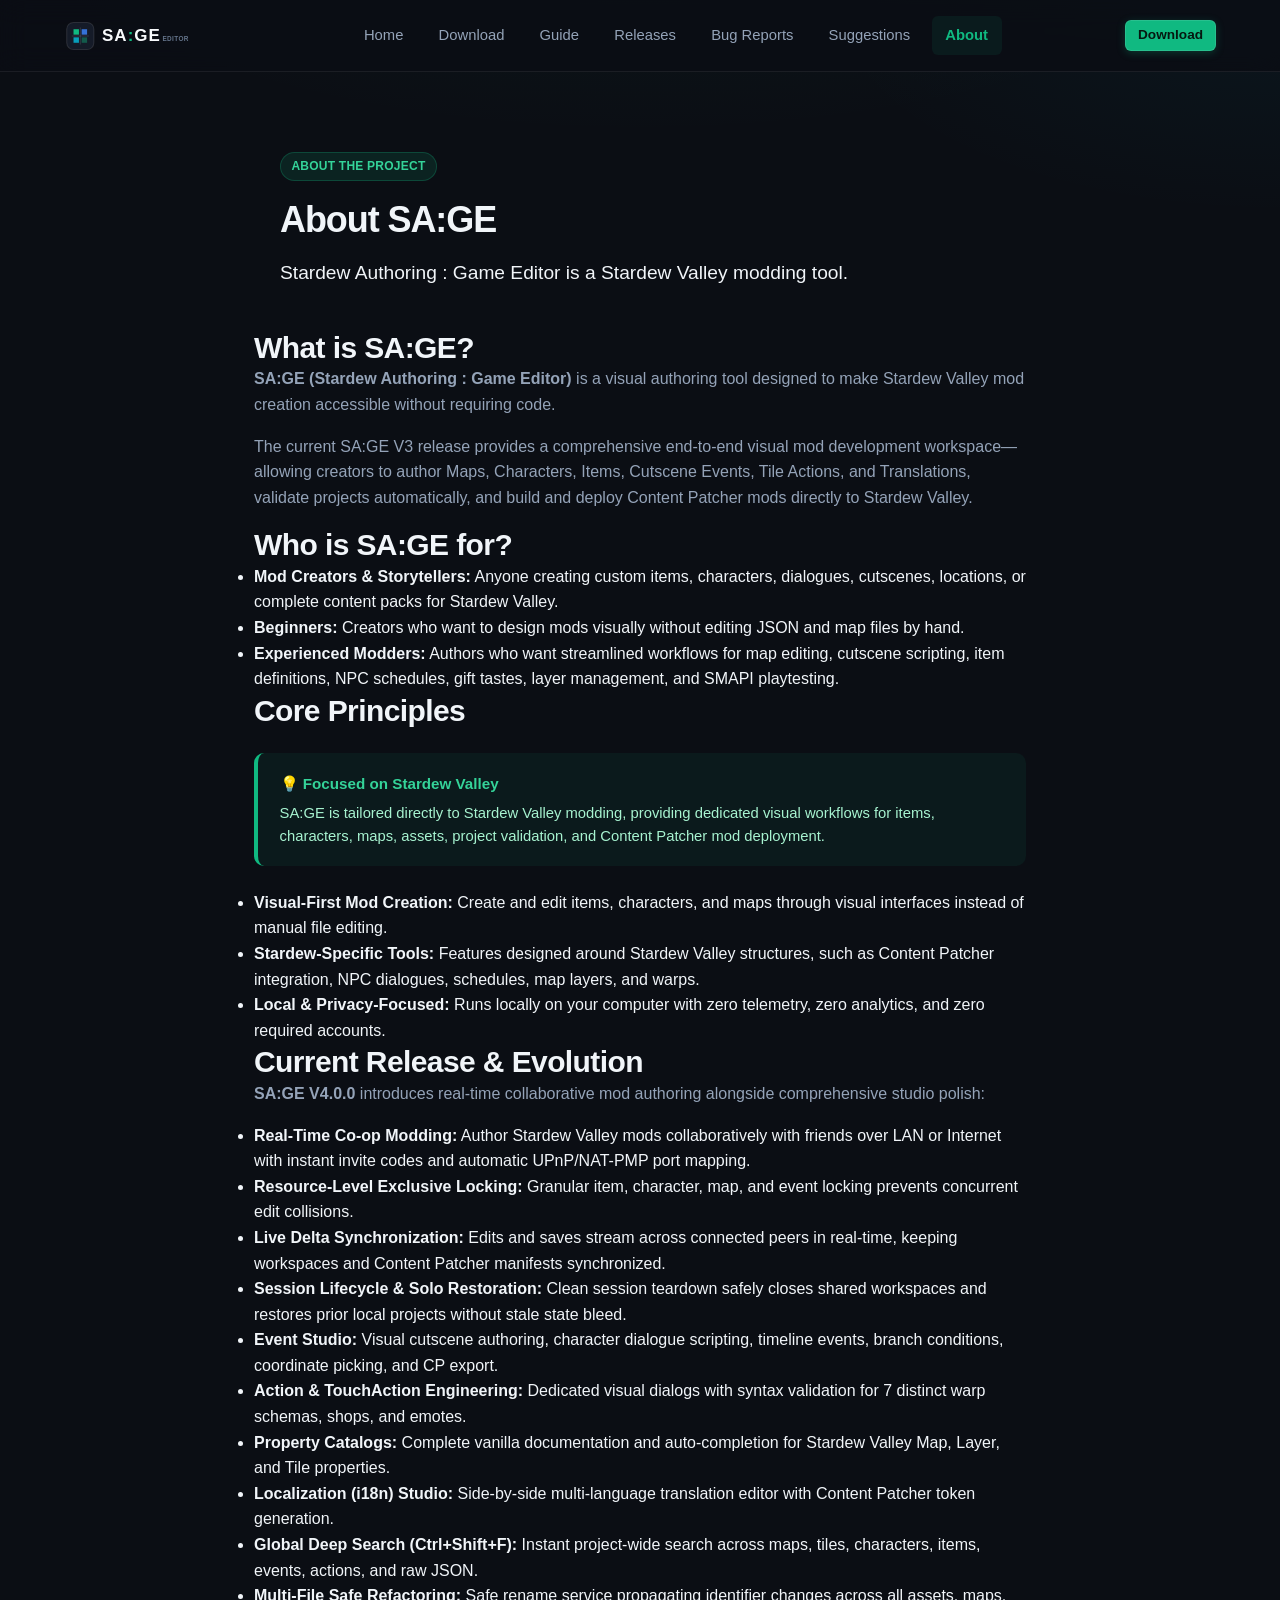
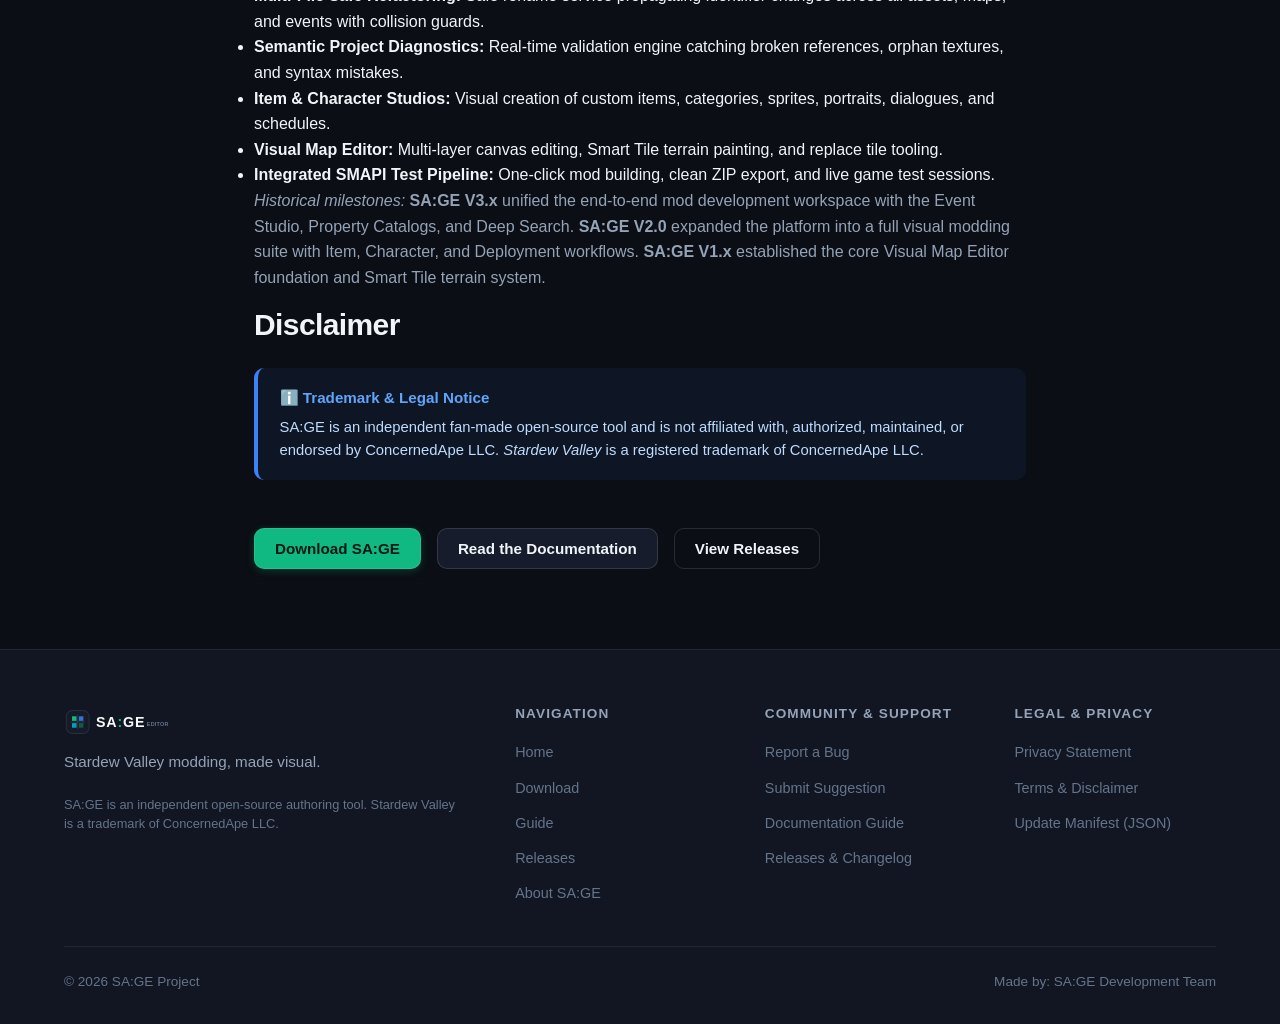
==== commit 69a4a60e: "Release SA:GE V4.0.0 — Co-op & Live Collaboration, website update, updater manifest" ====
--- a/about.html
+++ b/about.html
@@ -112,9 +112,13 @@
 
           <h2>Current Release &amp; Evolution</h2>
           <p>
-            <strong>SA:GE V3.0.0</strong> delivers a unified end-to-end mod development workspace and pipeline:
+            <strong>SA:GE V4.0.0</strong> introduces real-time collaborative mod authoring alongside comprehensive studio polish:
           </p>
           <ul>
+            <li><strong>Real-Time Co-op Modding:</strong> Author Stardew Valley mods collaboratively with friends over LAN or Internet with instant invite codes and automatic UPnP/NAT-PMP port mapping.</li>
+            <li><strong>Resource-Level Exclusive Locking:</strong> Granular item, character, map, and event locking prevents concurrent edit collisions.</li>
+            <li><strong>Live Delta Synchronization:</strong> Edits and saves stream across connected peers in real-time, keeping workspaces and Content Patcher manifests synchronized.</li>
+            <li><strong>Session Lifecycle &amp; Solo Restoration:</strong> Clean session teardown safely closes shared workspaces and restores prior local projects without stale state bleed.</li>
             <li><strong>Event Studio:</strong> Visual cutscene authoring, character dialogue scripting, timeline events, branch conditions, coordinate picking, and CP export.</li>
             <li><strong>Action &amp; TouchAction Engineering:</strong> Dedicated visual dialogs with syntax validation for 7 distinct warp schemas, shops, and emotes.</li>
             <li><strong>Property Catalogs:</strong> Complete vanilla documentation and auto-completion for Stardew Valley Map, Layer, and Tile properties.</li>
@@ -127,7 +131,7 @@
             <li><strong>Integrated SMAPI Test Pipeline:</strong> One-click mod building, clean ZIP export, and live game test sessions.</li>
           </ul>
           <p>
-            <em>Historical milestones:</em> <strong>SA:GE V2.0</strong> expanded the platform into a full visual modding suite with Item, Character, and Deployment workflows. <strong>SA:GE V1.x</strong> established the core Visual Map Editor foundation and Smart Tile terrain system.
+            <em>Historical milestones:</em> <strong>SA:GE V3.x</strong> unified the end-to-end mod development workspace with the Event Studio, Property Catalogs, and Deep Search. <strong>SA:GE V2.0</strong> expanded the platform into a full visual modding suite with Item, Character, and Deployment workflows. <strong>SA:GE V1.x</strong> established the core Visual Map Editor foundation and Smart Tile terrain system.
           </p>
 
           <h2>Disclaimer</h2>
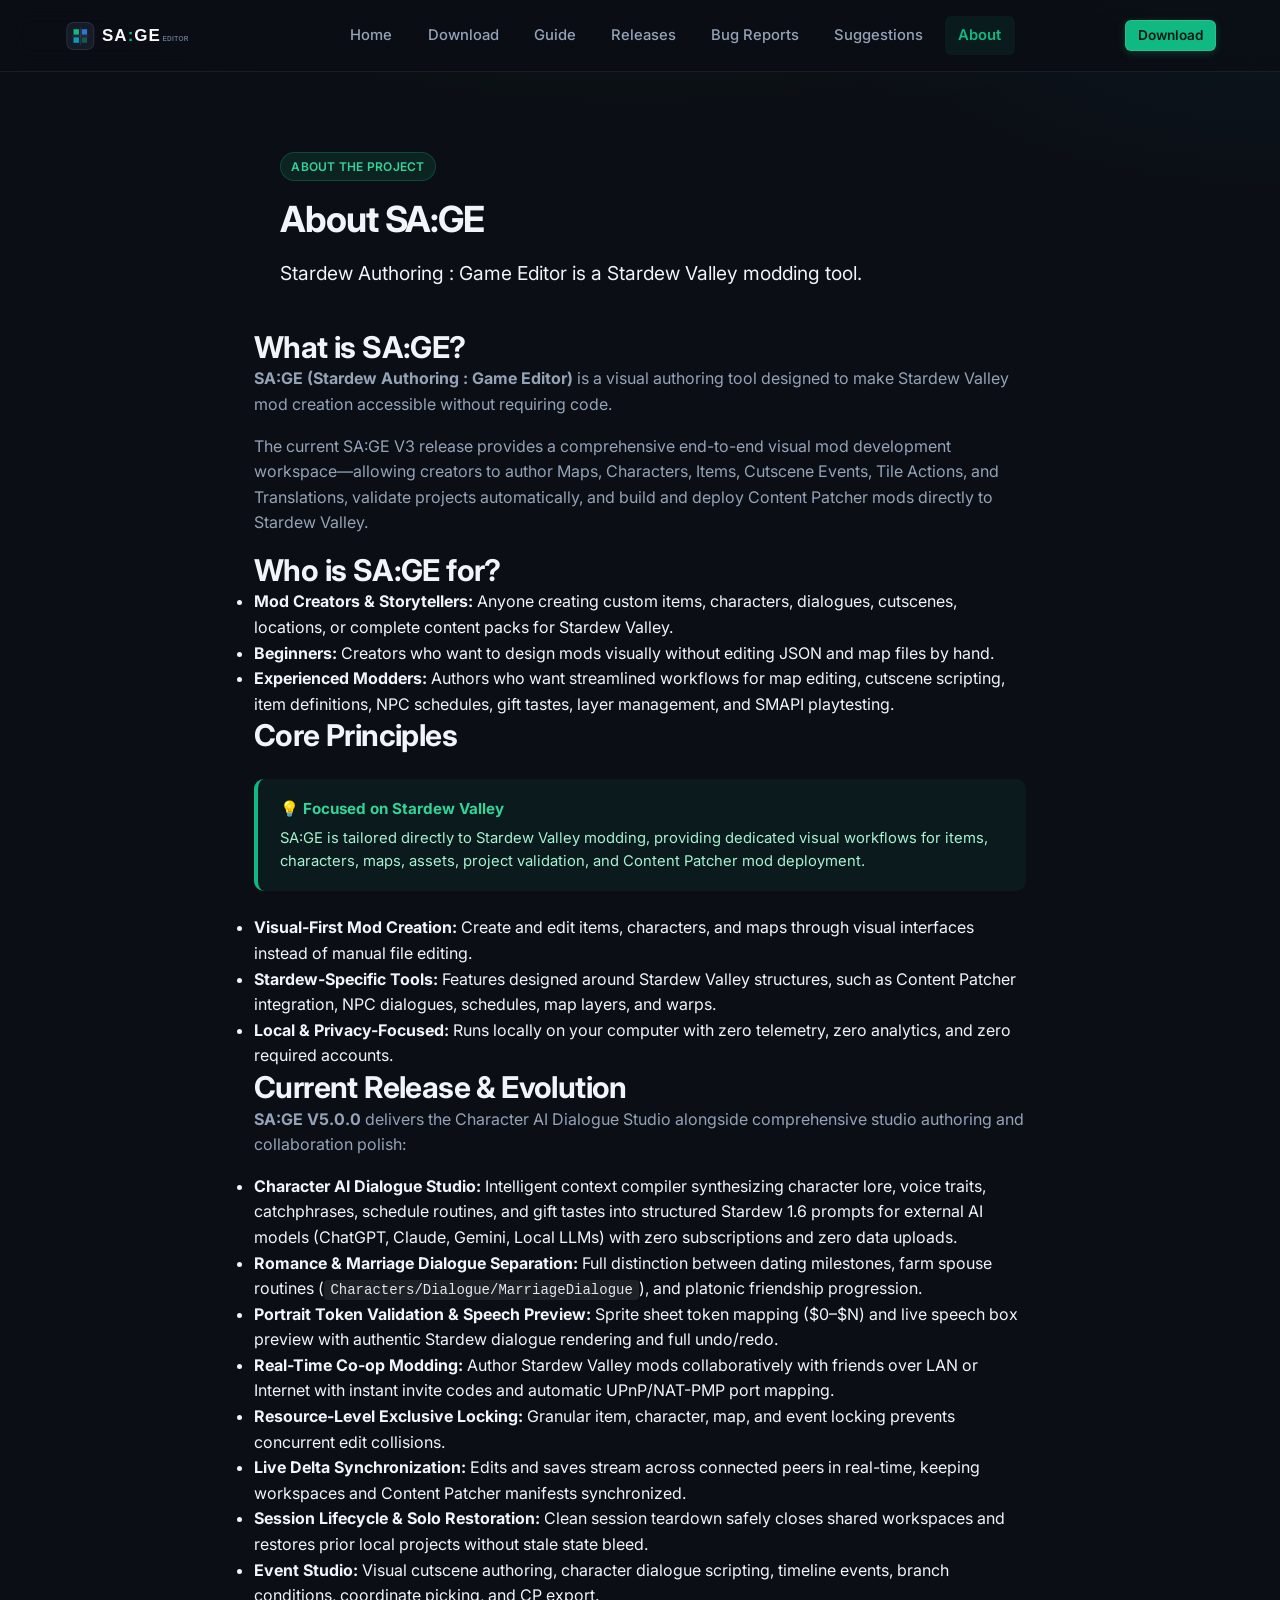
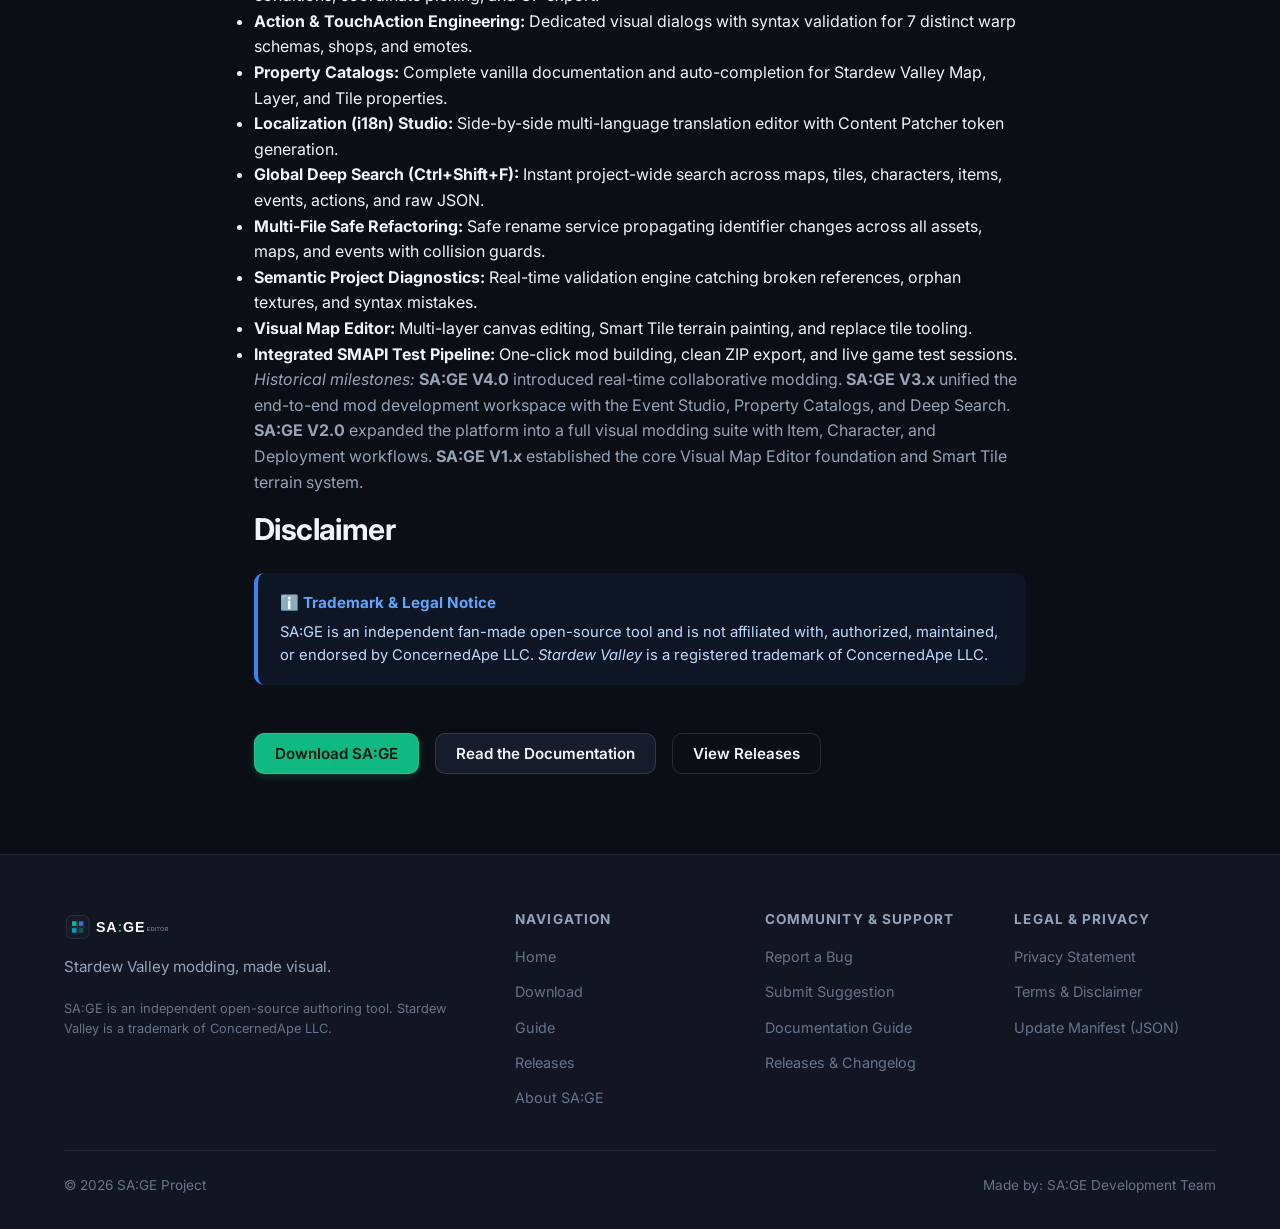
==== commit e6a6a753: "Release SA:GE V5.0.0 — Character AI Dialogue Studio, manifest and website update" ====
--- a/about.html
+++ b/about.html
@@ -32,6 +32,11 @@
   <link rel="icon" type="image/svg+xml" href="assets/logo/favicon.svg">
   <link rel="apple-touch-icon" sizes="180x180" href="assets/logo/apple-touch-icon.png">
 
+  <!-- Google Fonts: Inter -->
+  <link rel="preconnect" href="https://fonts.googleapis.com">
+  <link rel="preconnect" href="https://fonts.gstatic.com" crossorigin>
+  <link href="https://fonts.googleapis.com/css2?family=Inter:wght@300;400;500;600;700;800&amp;display=swap" rel="stylesheet">
+
   <link rel="stylesheet" href="css/main.css">
   <link rel="stylesheet" href="css/components.css">
 </head>
@@ -112,9 +117,12 @@
 
           <h2>Current Release &amp; Evolution</h2>
           <p>
-            <strong>SA:GE V4.0.0</strong> introduces real-time collaborative mod authoring alongside comprehensive studio polish:
+            <strong>SA:GE V5.0.0</strong> delivers the Character AI Dialogue Studio alongside comprehensive studio authoring and collaboration polish:
           </p>
           <ul>
+            <li><strong>Character AI Dialogue Studio:</strong> Intelligent context compiler synthesizing character lore, voice traits, catchphrases, schedule routines, and gift tastes into structured Stardew 1.6 prompts for external AI models (ChatGPT, Claude, Gemini, Local LLMs) with zero subscriptions and zero data uploads.</li>
+            <li><strong>Romance &amp; Marriage Dialogue Separation:</strong> Full distinction between dating milestones, farm spouse routines (<code>Characters/Dialogue/MarriageDialogue</code>), and platonic friendship progression.</li>
+            <li><strong>Portrait Token Validation &amp; Speech Preview:</strong> Sprite sheet token mapping ($0–$N) and live speech box preview with authentic Stardew dialogue rendering and full undo/redo.</li>
             <li><strong>Real-Time Co-op Modding:</strong> Author Stardew Valley mods collaboratively with friends over LAN or Internet with instant invite codes and automatic UPnP/NAT-PMP port mapping.</li>
             <li><strong>Resource-Level Exclusive Locking:</strong> Granular item, character, map, and event locking prevents concurrent edit collisions.</li>
             <li><strong>Live Delta Synchronization:</strong> Edits and saves stream across connected peers in real-time, keeping workspaces and Content Patcher manifests synchronized.</li>
@@ -126,12 +134,11 @@
             <li><strong>Global Deep Search (Ctrl+Shift+F):</strong> Instant project-wide search across maps, tiles, characters, items, events, actions, and raw JSON.</li>
             <li><strong>Multi-File Safe Refactoring:</strong> Safe rename service propagating identifier changes across all assets, maps, and events with collision guards.</li>
             <li><strong>Semantic Project Diagnostics:</strong> Real-time validation engine catching broken references, orphan textures, and syntax mistakes.</li>
-            <li><strong>Item &amp; Character Studios:</strong> Visual creation of custom items, categories, sprites, portraits, dialogues, and schedules.</li>
             <li><strong>Visual Map Editor:</strong> Multi-layer canvas editing, Smart Tile terrain painting, and replace tile tooling.</li>
             <li><strong>Integrated SMAPI Test Pipeline:</strong> One-click mod building, clean ZIP export, and live game test sessions.</li>
           </ul>
           <p>
-            <em>Historical milestones:</em> <strong>SA:GE V3.x</strong> unified the end-to-end mod development workspace with the Event Studio, Property Catalogs, and Deep Search. <strong>SA:GE V2.0</strong> expanded the platform into a full visual modding suite with Item, Character, and Deployment workflows. <strong>SA:GE V1.x</strong> established the core Visual Map Editor foundation and Smart Tile terrain system.
+            <em>Historical milestones:</em> <strong>SA:GE V4.0</strong> introduced real-time collaborative modding. <strong>SA:GE V3.x</strong> unified the end-to-end mod development workspace with the Event Studio, Property Catalogs, and Deep Search. <strong>SA:GE V2.0</strong> expanded the platform into a full visual modding suite with Item, Character, and Deployment workflows. <strong>SA:GE V1.x</strong> established the core Visual Map Editor foundation and Smart Tile terrain system.
           </p>
 
           <h2>Disclaimer</h2>
--- a/css/main.css
+++ b/css/main.css
@@ -35,7 +35,7 @@
   --text-inverse: #0A0E17;
 
   /* Fonts */
-  --font-sans: -apple-system, BlinkMacSystemFont, "Segoe UI", Roboto, "Inter", "Helvetica Neue", Arial, sans-serif;
+  --font-sans: "Inter", -apple-system, BlinkMacSystemFont, "Segoe UI", Roboto, "Helvetica Neue", Arial, sans-serif;
   --font-mono: ui-monospace, SFMono-Regular, Menlo, Monaco, Consolas, "Liberation Mono", "Courier New", monospace;
 
   /* Spacing & Sizing */
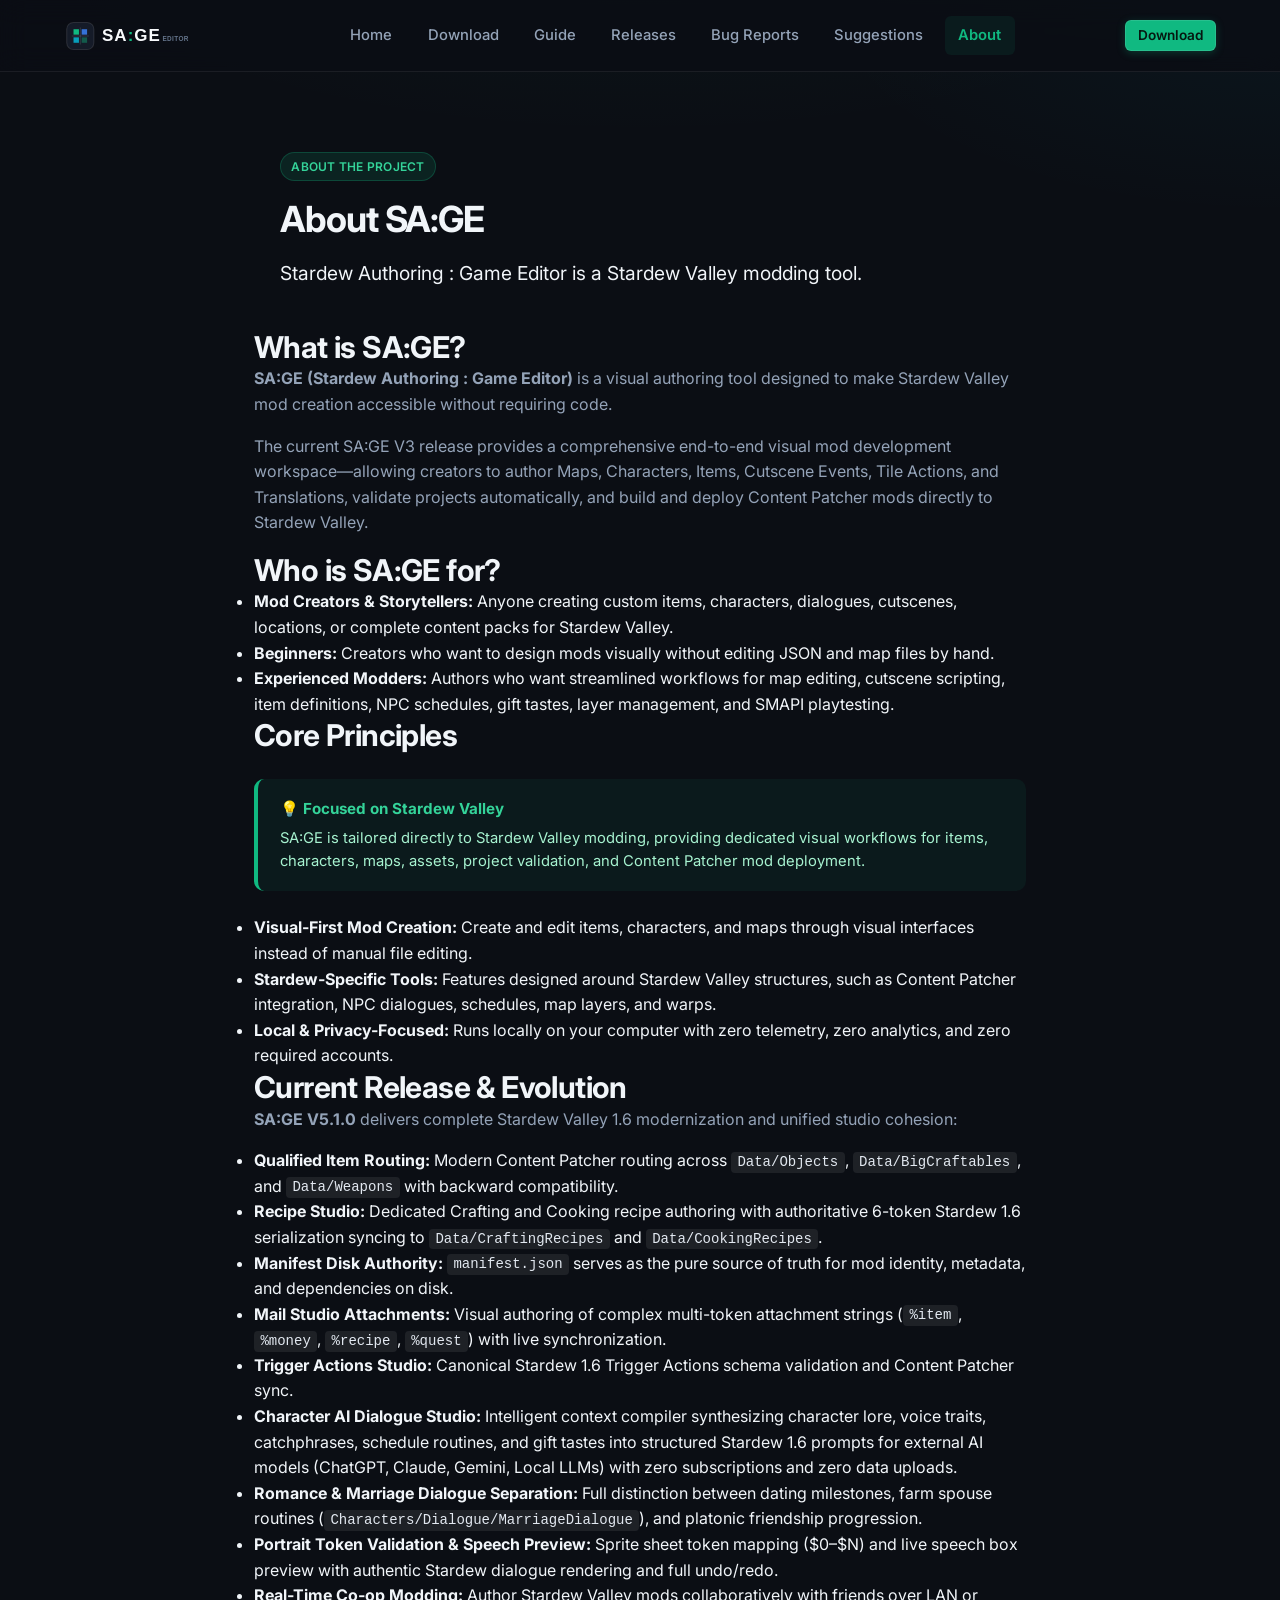
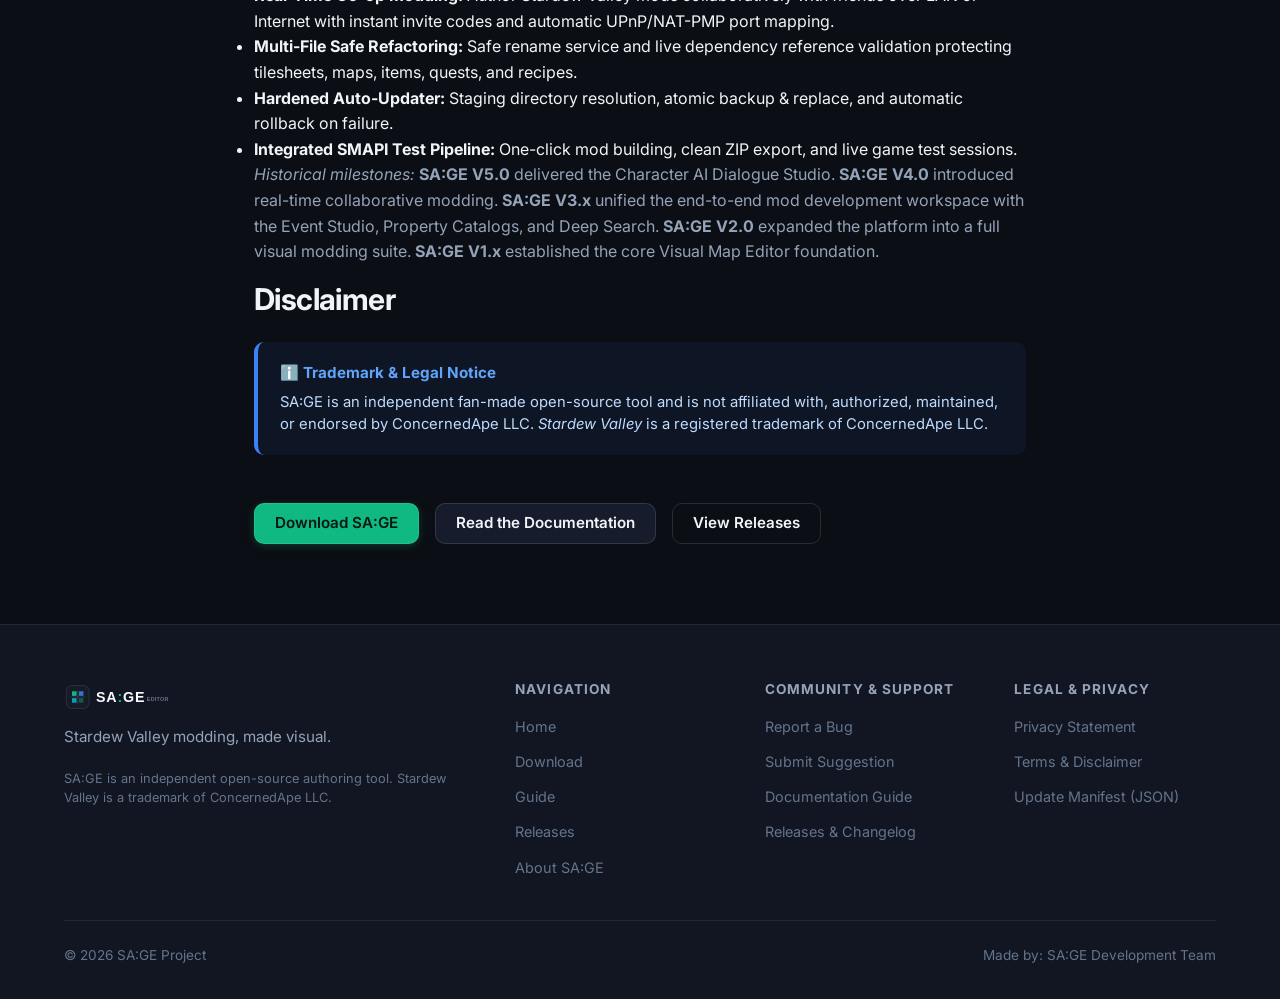
==== commit 1f35c6d8: "Release SA:GE V5.1.0 - Stardew Valley 1.6 Modernization and Studio Cohesion" ====
--- a/about.html
+++ b/about.html
@@ -117,28 +117,24 @@
 
           <h2>Current Release &amp; Evolution</h2>
           <p>
-            <strong>SA:GE V5.0.0</strong> delivers the Character AI Dialogue Studio alongside comprehensive studio authoring and collaboration polish:
+            <strong>SA:GE V5.1.0</strong> delivers complete Stardew Valley 1.6 modernization and unified studio cohesion:
           </p>
           <ul>
+            <li><strong>Qualified Item Routing:</strong> Modern Content Patcher routing across <code>Data/Objects</code>, <code>Data/BigCraftables</code>, and <code>Data/Weapons</code> with backward compatibility.</li>
+            <li><strong>Recipe Studio:</strong> Dedicated Crafting and Cooking recipe authoring with authoritative 6-token Stardew 1.6 serialization syncing to <code>Data/CraftingRecipes</code> and <code>Data/CookingRecipes</code>.</li>
+            <li><strong>Manifest Disk Authority:</strong> <code>manifest.json</code> serves as the pure source of truth for mod identity, metadata, and dependencies on disk.</li>
+            <li><strong>Mail Studio Attachments:</strong> Visual authoring of complex multi-token attachment strings (<code>%item</code>, <code>%money</code>, <code>%recipe</code>, <code>%quest</code>) with live synchronization.</li>
+            <li><strong>Trigger Actions Studio:</strong> Canonical Stardew 1.6 Trigger Actions schema validation and Content Patcher sync.</li>
             <li><strong>Character AI Dialogue Studio:</strong> Intelligent context compiler synthesizing character lore, voice traits, catchphrases, schedule routines, and gift tastes into structured Stardew 1.6 prompts for external AI models (ChatGPT, Claude, Gemini, Local LLMs) with zero subscriptions and zero data uploads.</li>
             <li><strong>Romance &amp; Marriage Dialogue Separation:</strong> Full distinction between dating milestones, farm spouse routines (<code>Characters/Dialogue/MarriageDialogue</code>), and platonic friendship progression.</li>
             <li><strong>Portrait Token Validation &amp; Speech Preview:</strong> Sprite sheet token mapping ($0–$N) and live speech box preview with authentic Stardew dialogue rendering and full undo/redo.</li>
             <li><strong>Real-Time Co-op Modding:</strong> Author Stardew Valley mods collaboratively with friends over LAN or Internet with instant invite codes and automatic UPnP/NAT-PMP port mapping.</li>
-            <li><strong>Resource-Level Exclusive Locking:</strong> Granular item, character, map, and event locking prevents concurrent edit collisions.</li>
-            <li><strong>Live Delta Synchronization:</strong> Edits and saves stream across connected peers in real-time, keeping workspaces and Content Patcher manifests synchronized.</li>
-            <li><strong>Session Lifecycle &amp; Solo Restoration:</strong> Clean session teardown safely closes shared workspaces and restores prior local projects without stale state bleed.</li>
-            <li><strong>Event Studio:</strong> Visual cutscene authoring, character dialogue scripting, timeline events, branch conditions, coordinate picking, and CP export.</li>
-            <li><strong>Action &amp; TouchAction Engineering:</strong> Dedicated visual dialogs with syntax validation for 7 distinct warp schemas, shops, and emotes.</li>
-            <li><strong>Property Catalogs:</strong> Complete vanilla documentation and auto-completion for Stardew Valley Map, Layer, and Tile properties.</li>
-            <li><strong>Localization (i18n) Studio:</strong> Side-by-side multi-language translation editor with Content Patcher token generation.</li>
-            <li><strong>Global Deep Search (Ctrl+Shift+F):</strong> Instant project-wide search across maps, tiles, characters, items, events, actions, and raw JSON.</li>
-            <li><strong>Multi-File Safe Refactoring:</strong> Safe rename service propagating identifier changes across all assets, maps, and events with collision guards.</li>
-            <li><strong>Semantic Project Diagnostics:</strong> Real-time validation engine catching broken references, orphan textures, and syntax mistakes.</li>
-            <li><strong>Visual Map Editor:</strong> Multi-layer canvas editing, Smart Tile terrain painting, and replace tile tooling.</li>
+            <li><strong>Multi-File Safe Refactoring:</strong> Safe rename service and live dependency reference validation protecting tilesheets, maps, items, quests, and recipes.</li>
+            <li><strong>Hardened Auto-Updater:</strong> Staging directory resolution, atomic backup &amp; replace, and automatic rollback on failure.</li>
             <li><strong>Integrated SMAPI Test Pipeline:</strong> One-click mod building, clean ZIP export, and live game test sessions.</li>
           </ul>
           <p>
-            <em>Historical milestones:</em> <strong>SA:GE V4.0</strong> introduced real-time collaborative modding. <strong>SA:GE V3.x</strong> unified the end-to-end mod development workspace with the Event Studio, Property Catalogs, and Deep Search. <strong>SA:GE V2.0</strong> expanded the platform into a full visual modding suite with Item, Character, and Deployment workflows. <strong>SA:GE V1.x</strong> established the core Visual Map Editor foundation and Smart Tile terrain system.
+            <em>Historical milestones:</em> <strong>SA:GE V5.0</strong> delivered the Character AI Dialogue Studio. <strong>SA:GE V4.0</strong> introduced real-time collaborative modding. <strong>SA:GE V3.x</strong> unified the end-to-end mod development workspace with the Event Studio, Property Catalogs, and Deep Search. <strong>SA:GE V2.0</strong> expanded the platform into a full visual modding suite. <strong>SA:GE V1.x</strong> established the core Visual Map Editor foundation.
           </p>
 
           <h2>Disclaimer</h2>
@@ -209,7 +205,7 @@
     </div>
   </footer>
 
-  <script src="js/config.js"></script>
-  <script src="js/main.js"></script>
+  <script src="js/config.js?v=5.1.0"></script>
+  <script src="js/main.js?v=5.1.0"></script>
 </body>
 </html>
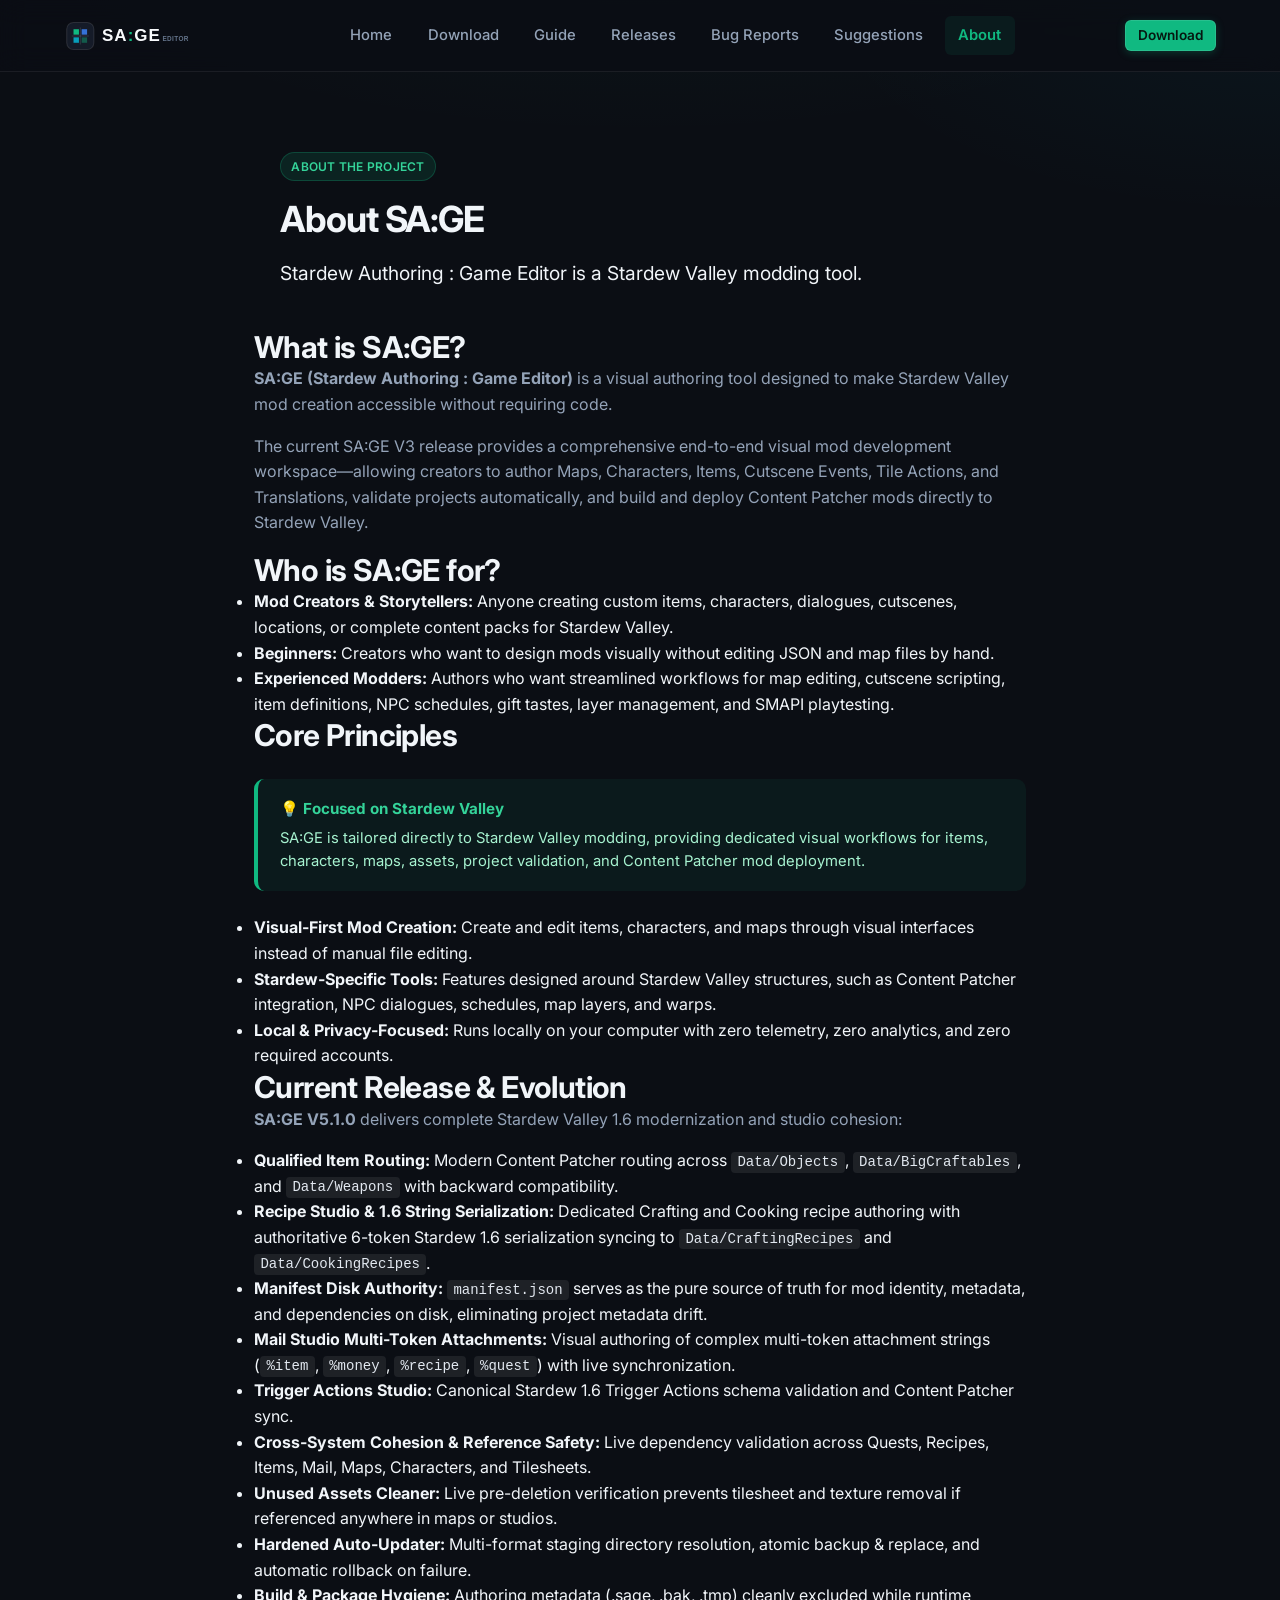
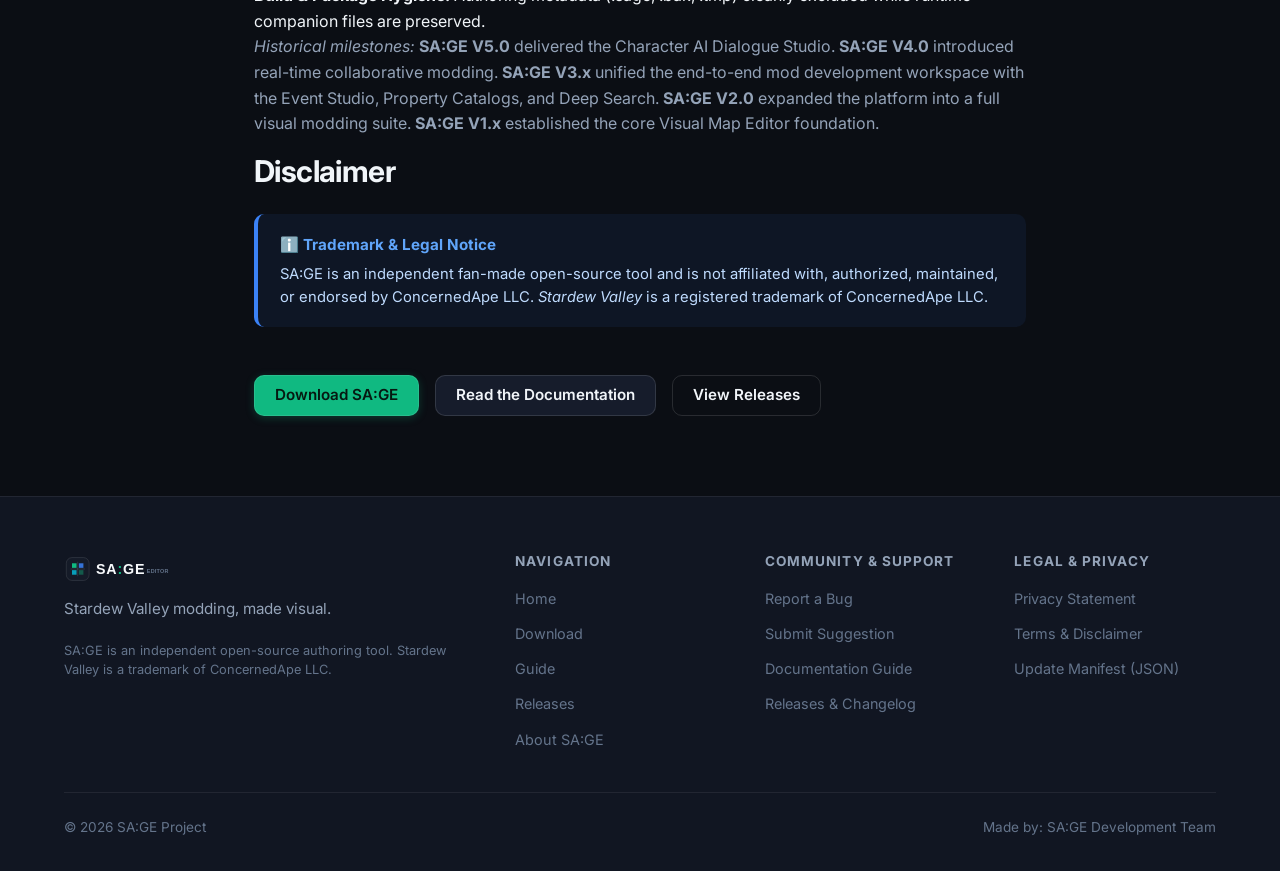
==== commit 1de96136: "Fix V5.1 release notes and feature highlights separation from V5.0" ====
--- a/about.html
+++ b/about.html
@@ -117,21 +117,18 @@
 
           <h2>Current Release &amp; Evolution</h2>
           <p>
-            <strong>SA:GE V5.1.0</strong> delivers complete Stardew Valley 1.6 modernization and unified studio cohesion:
+            <strong>SA:GE V5.1.0</strong> delivers complete Stardew Valley 1.6 modernization and studio cohesion:
           </p>
           <ul>
             <li><strong>Qualified Item Routing:</strong> Modern Content Patcher routing across <code>Data/Objects</code>, <code>Data/BigCraftables</code>, and <code>Data/Weapons</code> with backward compatibility.</li>
-            <li><strong>Recipe Studio:</strong> Dedicated Crafting and Cooking recipe authoring with authoritative 6-token Stardew 1.6 serialization syncing to <code>Data/CraftingRecipes</code> and <code>Data/CookingRecipes</code>.</li>
-            <li><strong>Manifest Disk Authority:</strong> <code>manifest.json</code> serves as the pure source of truth for mod identity, metadata, and dependencies on disk.</li>
-            <li><strong>Mail Studio Attachments:</strong> Visual authoring of complex multi-token attachment strings (<code>%item</code>, <code>%money</code>, <code>%recipe</code>, <code>%quest</code>) with live synchronization.</li>
+            <li><strong>Recipe Studio &amp; 1.6 String Serialization:</strong> Dedicated Crafting and Cooking recipe authoring with authoritative 6-token Stardew 1.6 serialization syncing to <code>Data/CraftingRecipes</code> and <code>Data/CookingRecipes</code>.</li>
+            <li><strong>Manifest Disk Authority:</strong> <code>manifest.json</code> serves as the pure source of truth for mod identity, metadata, and dependencies on disk, eliminating project metadata drift.</li>
+            <li><strong>Mail Studio Multi-Token Attachments:</strong> Visual authoring of complex multi-token attachment strings (<code>%item</code>, <code>%money</code>, <code>%recipe</code>, <code>%quest</code>) with live synchronization.</li>
             <li><strong>Trigger Actions Studio:</strong> Canonical Stardew 1.6 Trigger Actions schema validation and Content Patcher sync.</li>
-            <li><strong>Character AI Dialogue Studio:</strong> Intelligent context compiler synthesizing character lore, voice traits, catchphrases, schedule routines, and gift tastes into structured Stardew 1.6 prompts for external AI models (ChatGPT, Claude, Gemini, Local LLMs) with zero subscriptions and zero data uploads.</li>
-            <li><strong>Romance &amp; Marriage Dialogue Separation:</strong> Full distinction between dating milestones, farm spouse routines (<code>Characters/Dialogue/MarriageDialogue</code>), and platonic friendship progression.</li>
-            <li><strong>Portrait Token Validation &amp; Speech Preview:</strong> Sprite sheet token mapping ($0–$N) and live speech box preview with authentic Stardew dialogue rendering and full undo/redo.</li>
-            <li><strong>Real-Time Co-op Modding:</strong> Author Stardew Valley mods collaboratively with friends over LAN or Internet with instant invite codes and automatic UPnP/NAT-PMP port mapping.</li>
-            <li><strong>Multi-File Safe Refactoring:</strong> Safe rename service and live dependency reference validation protecting tilesheets, maps, items, quests, and recipes.</li>
-            <li><strong>Hardened Auto-Updater:</strong> Staging directory resolution, atomic backup &amp; replace, and automatic rollback on failure.</li>
-            <li><strong>Integrated SMAPI Test Pipeline:</strong> One-click mod building, clean ZIP export, and live game test sessions.</li>
+            <li><strong>Cross-System Cohesion &amp; Reference Safety:</strong> Live dependency validation across Quests, Recipes, Items, Mail, Maps, Characters, and Tilesheets.</li>
+            <li><strong>Unused Assets Cleaner:</strong> Live pre-deletion verification prevents tilesheet and texture removal if referenced anywhere in maps or studios.</li>
+            <li><strong>Hardened Auto-Updater:</strong> Multi-format staging directory resolution, atomic backup &amp; replace, and automatic rollback on failure.</li>
+            <li><strong>Build &amp; Package Hygiene:</strong> Authoring metadata (.sage, .bak, .tmp) cleanly excluded while runtime companion files are preserved.</li>
           </ul>
           <p>
             <em>Historical milestones:</em> <strong>SA:GE V5.0</strong> delivered the Character AI Dialogue Studio. <strong>SA:GE V4.0</strong> introduced real-time collaborative modding. <strong>SA:GE V3.x</strong> unified the end-to-end mod development workspace with the Event Studio, Property Catalogs, and Deep Search. <strong>SA:GE V2.0</strong> expanded the platform into a full visual modding suite. <strong>SA:GE V1.x</strong> established the core Visual Map Editor foundation.
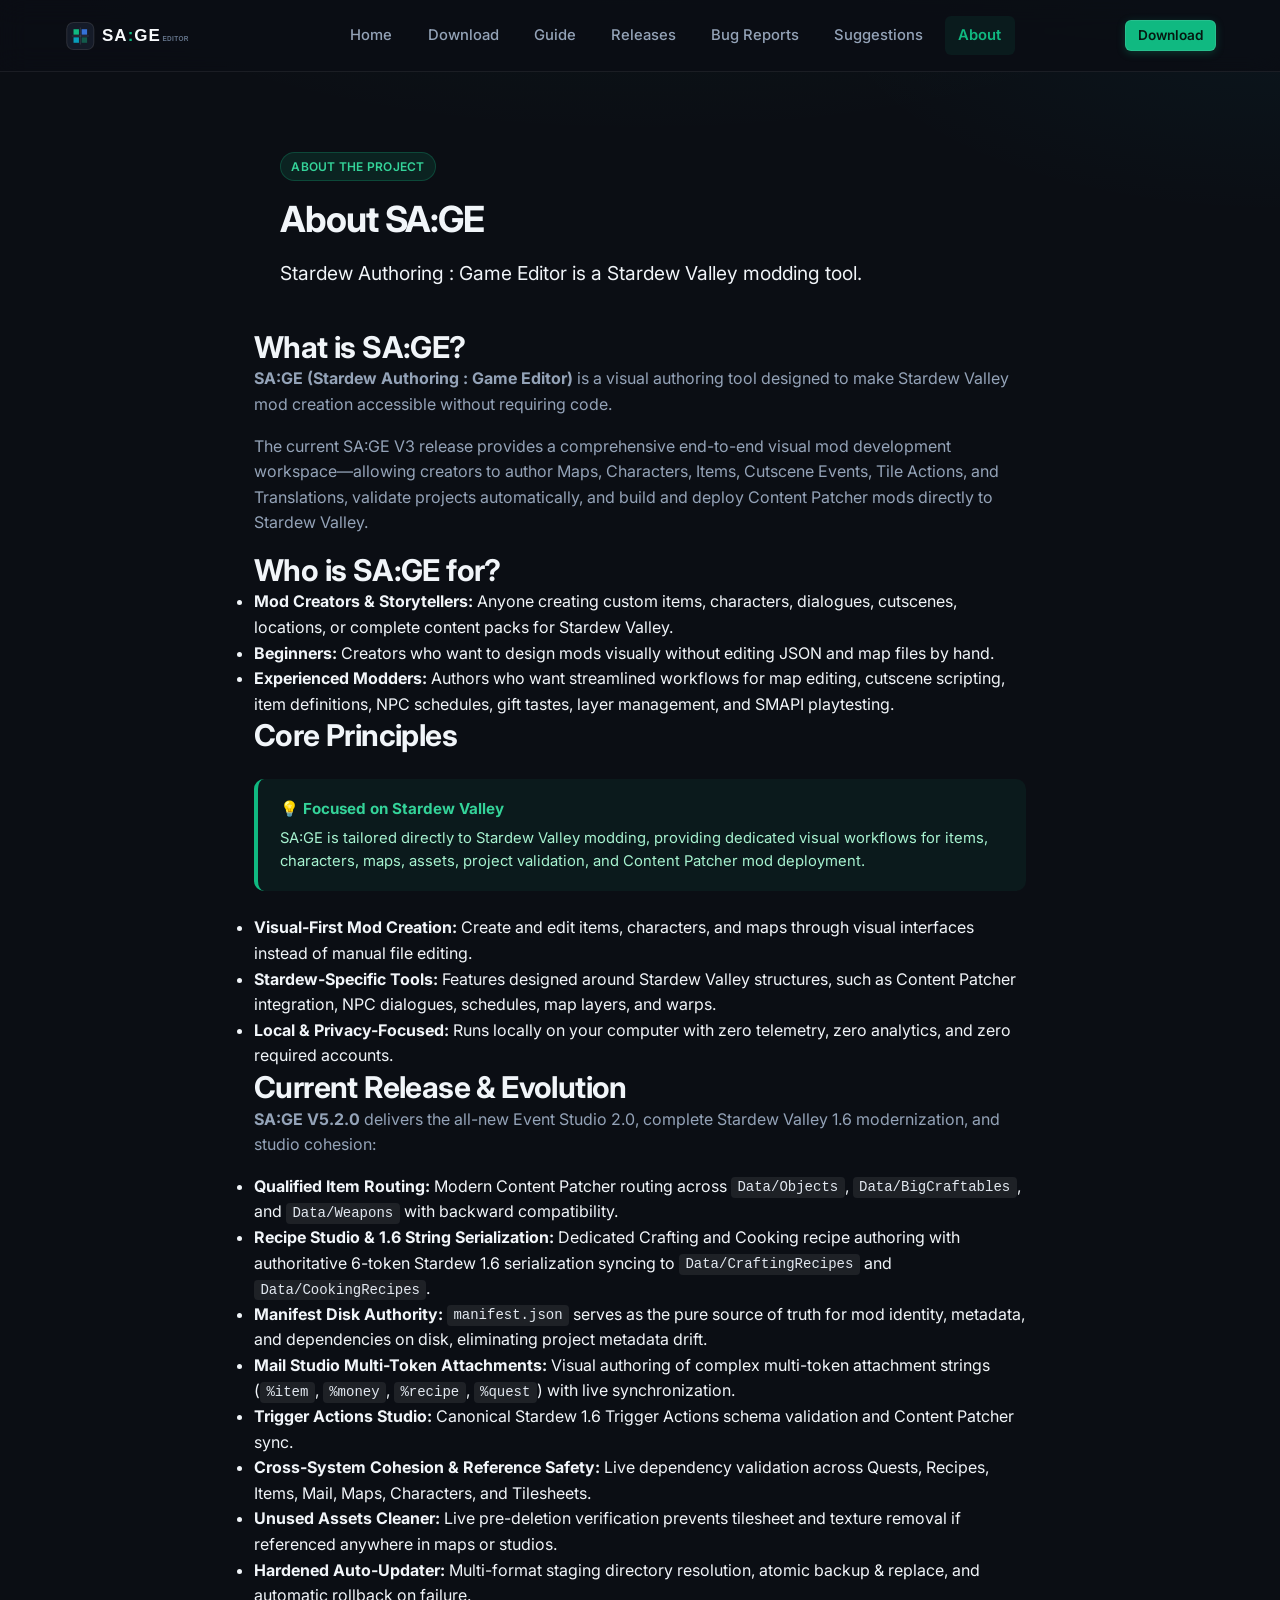
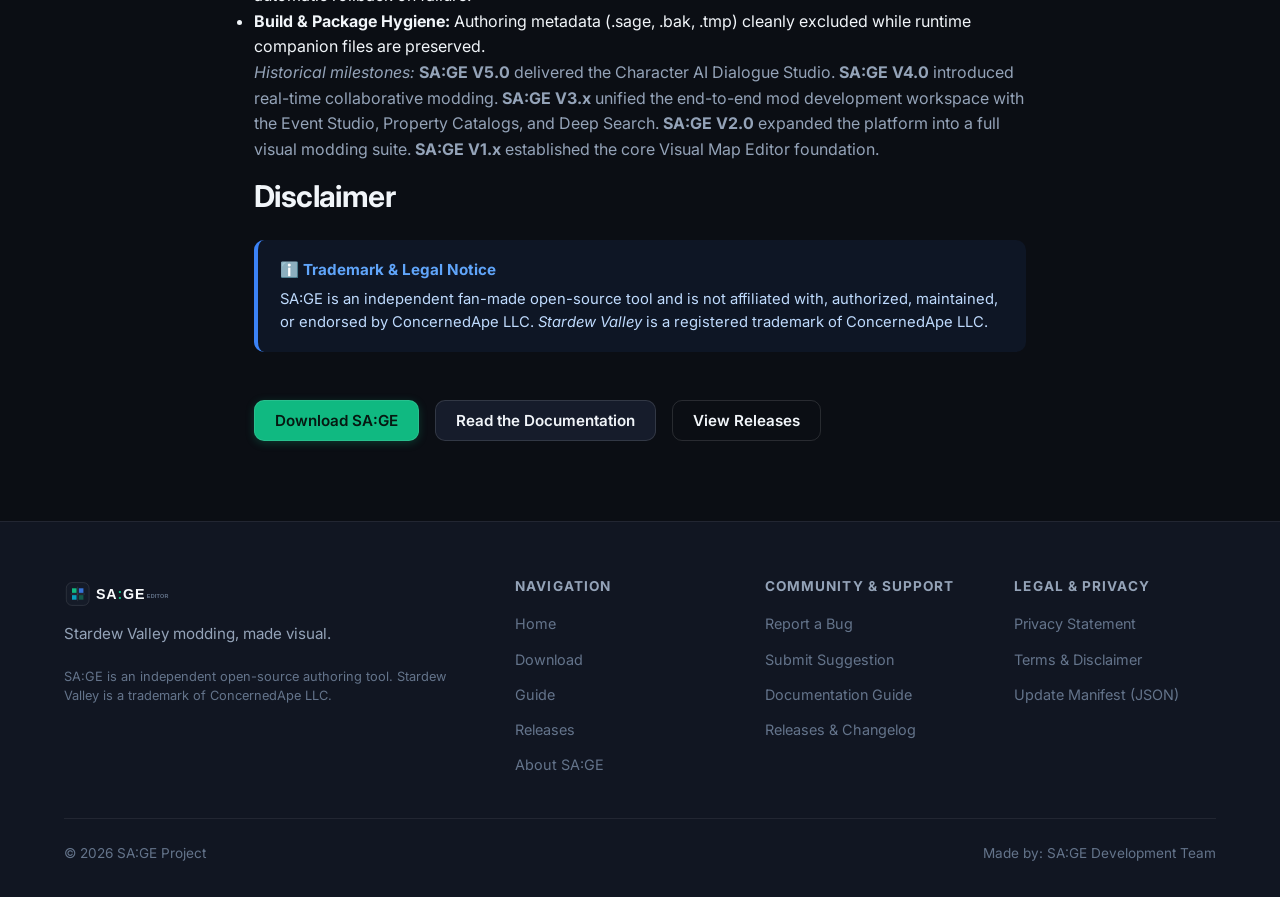
==== commit fee2450e: "Update official website and update manifest for SA:GE V5.2.0 release" ====
--- a/about.html
+++ b/about.html
@@ -117,7 +117,7 @@
 
           <h2>Current Release &amp; Evolution</h2>
           <p>
-            <strong>SA:GE V5.1.0</strong> delivers complete Stardew Valley 1.6 modernization and studio cohesion:
+            <strong>SA:GE V5.2.0</strong> delivers the all-new Event Studio 2.0, complete Stardew Valley 1.6 modernization, and studio cohesion:
           </p>
           <ul>
             <li><strong>Qualified Item Routing:</strong> Modern Content Patcher routing across <code>Data/Objects</code>, <code>Data/BigCraftables</code>, and <code>Data/Weapons</code> with backward compatibility.</li>
